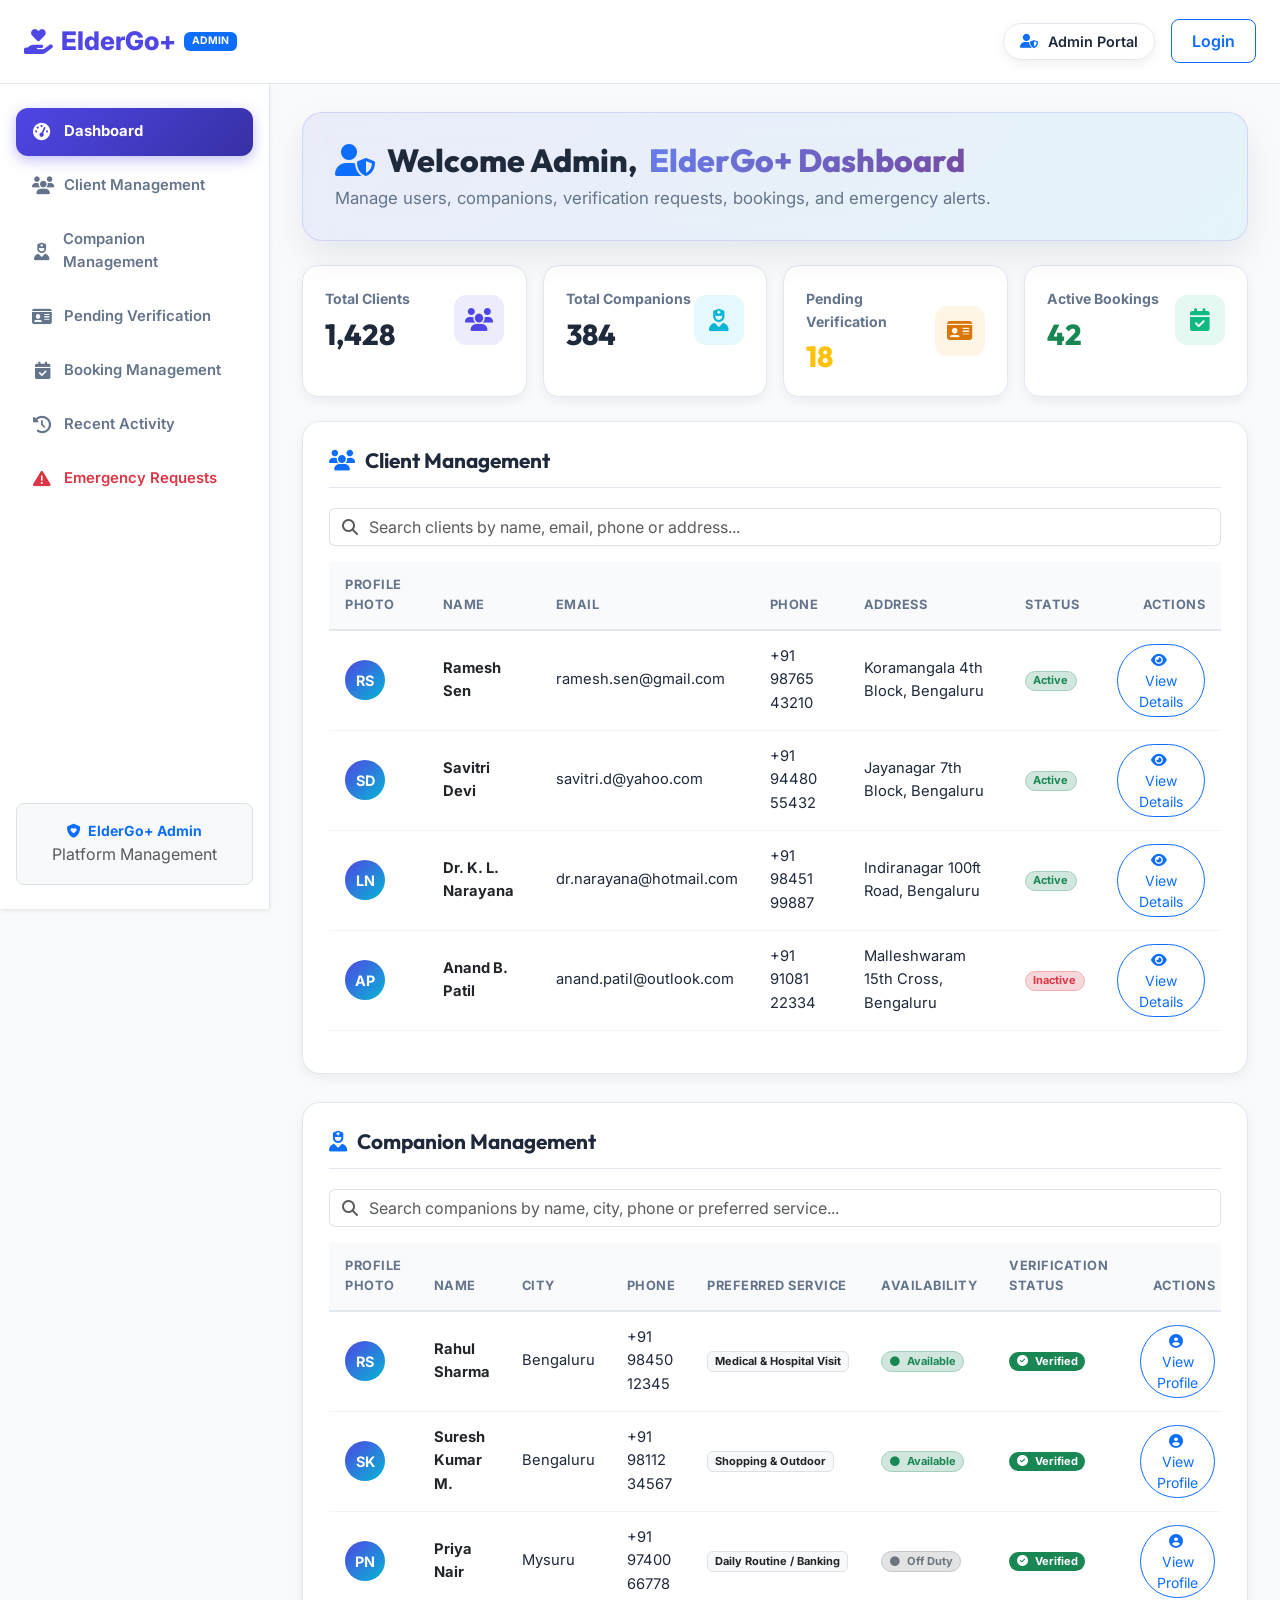
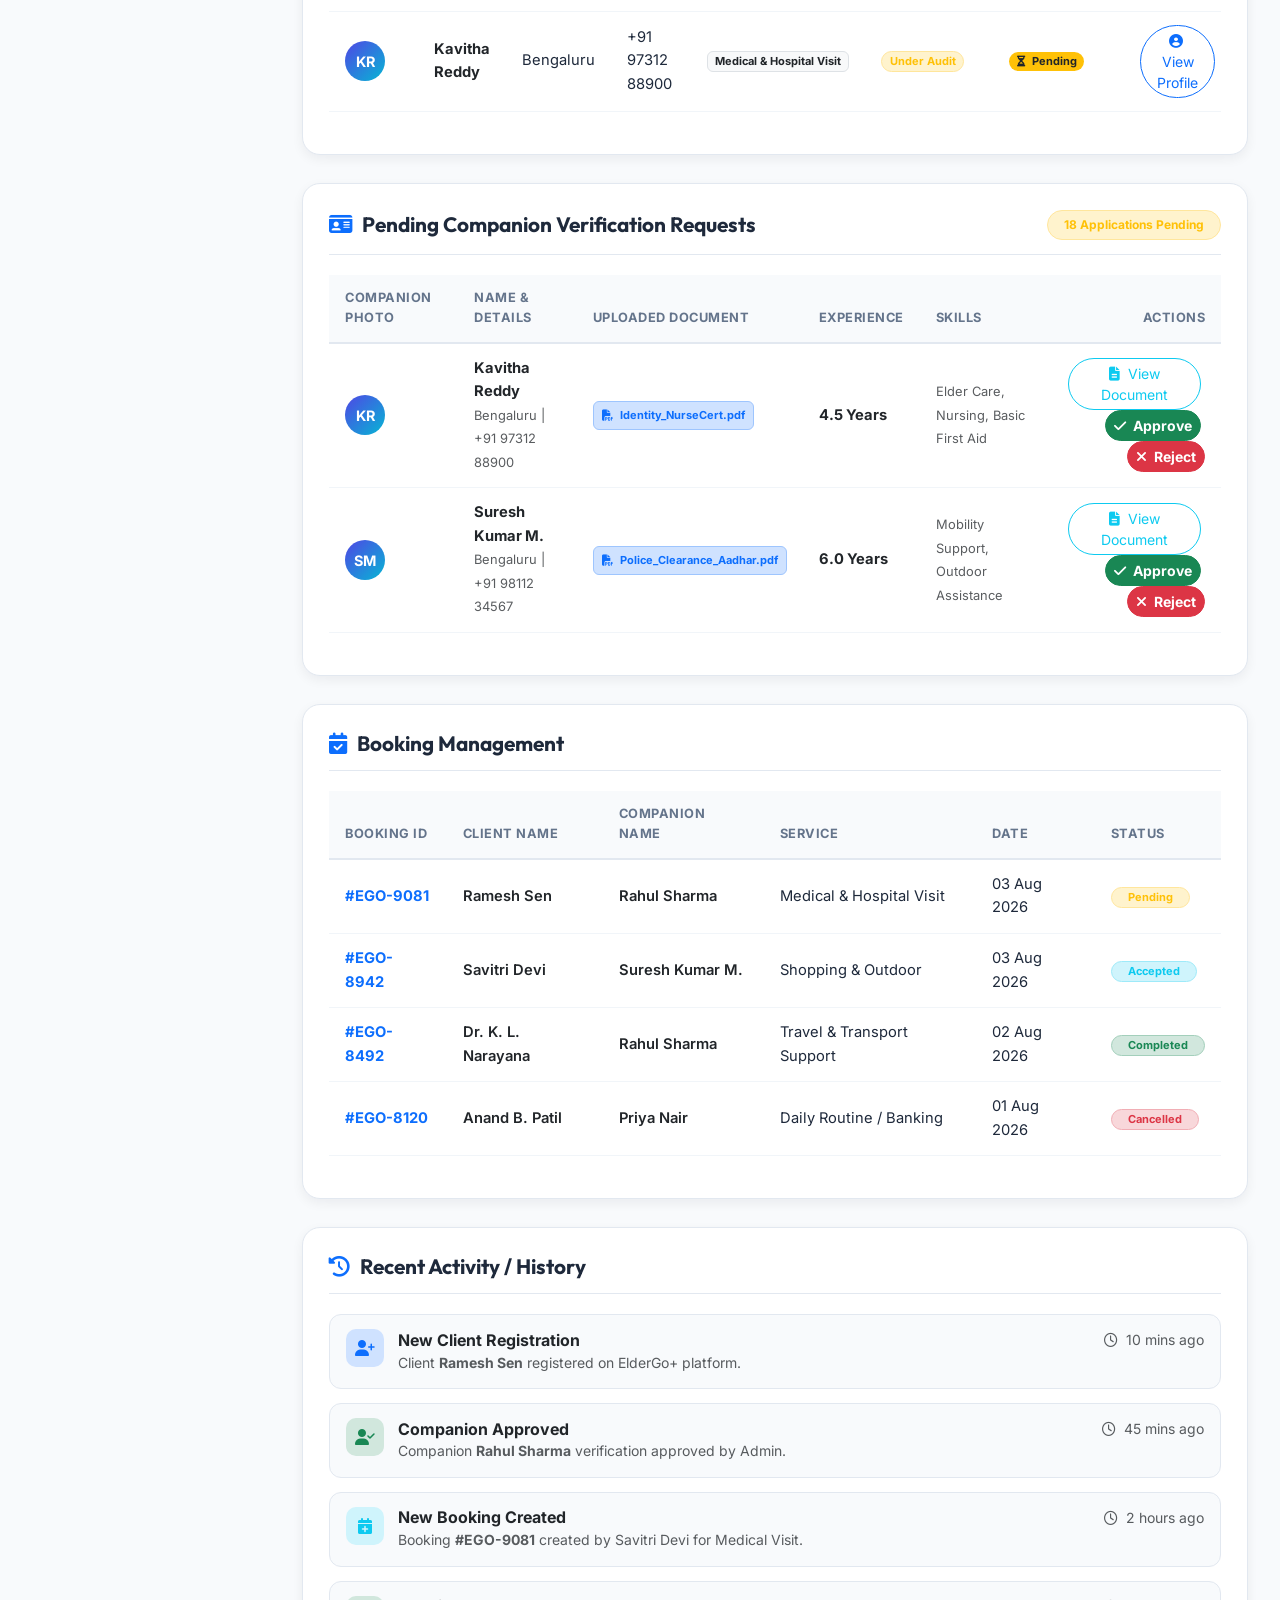
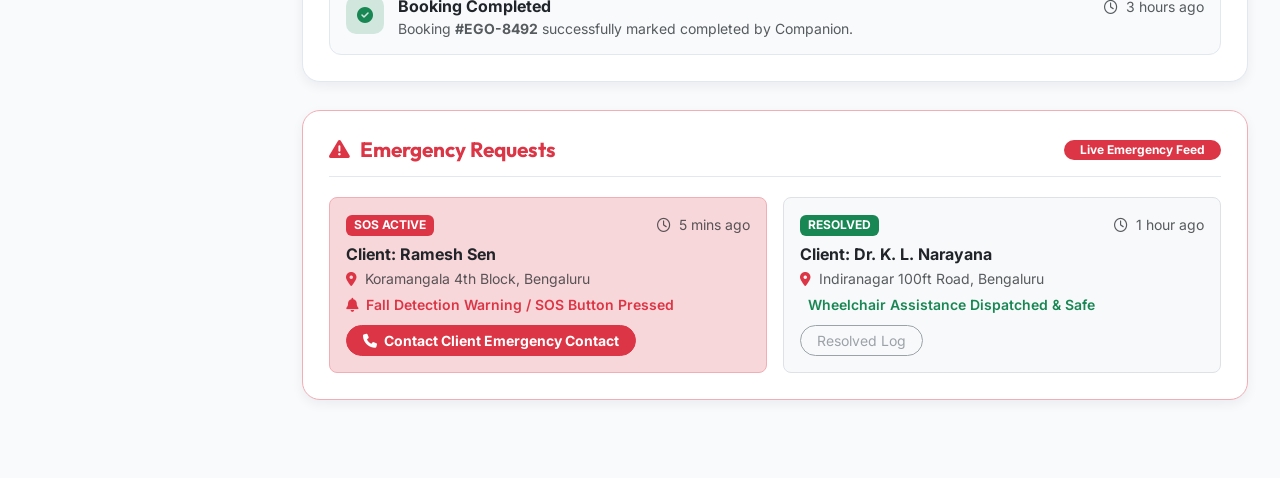
==== templates/admin_dasboard.html @ c7d16d8c "Added frontend files" ====
<!DOCTYPE html>
<html lang="en">
<head>
    <meta charset="UTF-8">
    <meta name="viewport" content="width=device-width, initial-scale=1.0">
    <title>ElderGo+ | Admin Dashboard</title>

    <!-- Bootstrap 5 CSS -->
    <link href="https://cdn.jsdelivr.net/npm/bootstrap@5.3.3/dist/css/bootstrap.min.css" rel="stylesheet">
    
    <!-- Font Awesome 6 Icons -->
    <link rel="stylesheet" href="https://cdnjs.cloudflare.com/ajax/libs/font-awesome/6.5.2/css/all.min.css">
    
    <!-- Custom CSS -->
    <link rel="stylesheet" href="../static/css/style.css">
</head>
<body>

    <!-- ==================== TOP NAVBAR ==================== -->
    <nav class="navbar navbar-expand-lg navbar-light elder-navbar sticky-top">
        <div class="container-fluid px-4">

            <!-- ElderGo+ Logo -->
            <a class="navbar-brand elder-logo d-flex align-items-center" href="index.html">
                <i class="fa-solid fa-hand-holding-heart me-2"></i>
                ElderGo+
                <span class="badge bg-primary fs-6 fw-bold ms-2 px-2 py-1 align-middle" style="font-size: 0.65rem !important; border-radius: 6px;">ADMIN</span>
            </a>

            <!-- Mobile Toggler -->
            <button class="navbar-toggler border-0" type="button" data-bs-toggle="collapse" data-bs-target="#adminNavbar">
                <span class="navbar-toggler-icon"></span>
            </button>

            <!-- Navbar Admin Controls -->
            <div class="collapse navbar-collapse" id="adminNavbar">
                <ul class="navbar-nav ms-auto align-items-lg-center gap-3">

                    <!-- Admin Profile Badge -->
                    <li class="nav-item">
                        <div class="user-profile-pill">
                            <i class="fa-solid fa-user-shield text-primary"></i>
                            <span>Admin Portal</span>
                        </div>
                    </li>

                    <!-- Logout Button -->
                    <li class="nav-item">
                        <a href="#" onclick="logout(); return false;" class="btn btn-outline-primary nav-login-btn">
                            <i class="fa-solid fa-right-from-bracket me-1"></i> Logout
                        </a>
                    </li>

                </ul>
            </div>

        </div>
    </nav>


    <!-- ==================== MAIN LAYOUT (SIDEBAR + CONTENT) ==================== -->
    <div class="admin-layout-wrapper">

        <!-- ==================== LEFT SIDEBAR ==================== -->
        <aside class="admin-sidebar shadow-sm">
            <div class="d-flex flex-column justify-content-between h-100">
                <ul class="sidebar-menu">
                    <li>
                        <a href="#dashboard" class="sidebar-link active">
                            <i class="fa-solid fa-gauge-high"></i>
                            <span>Dashboard</span>
                        </a>
                    </li>
                    <li>
                        <a href="#clients" class="sidebar-link">
                            <i class="fa-solid fa-users"></i>
                            <span>Client Management</span>
                        </a>
                    </li>
                    <li>
                        <a href="#companions" class="sidebar-link">
                            <i class="fa-solid fa-user-nurse"></i>
                            <span>Companion Management</span>
                        </a>
                    </li>
                    <li>
                        <a href="#verification" class="sidebar-link">
                            <i class="fa-solid fa-id-card"></i>
                            <span>Pending Verification</span>
                        </a>
                    </li>
                    <li>
                        <a href="#bookings" class="sidebar-link">
                            <i class="fa-solid fa-calendar-check"></i>
                            <span>Booking Management</span>
                        </a>
                    </li>
                    <li>
                        <a href="#activity" class="sidebar-link">
                            <i class="fa-solid fa-clock-rotate-left"></i>
                            <span>Recent Activity</span>
                        </a>
                    </li>
                    <li>
                        <a href="#emergency" class="sidebar-link text-danger">
                            <i class="fa-solid fa-triangle-exclamation"></i>
                            <span>Emergency Requests</span>
                        </a>
                    </li>
                </ul>

                <div class="p-3 bg-light rounded-3 border text-center mt-4">
                    <div class="small fw-bold text-primary"><i class="fa-solid fa-shield-heart me-1"></i> ElderGo+ Admin</div>
                    <div class="extra-small text-muted">Platform Management</div>
                </div>
            </div>
        </aside>


        <!-- ==================== MAIN CONTENT AREA ==================== -->
        <main class="admin-main-content">

            <!-- Welcome Header -->
            <div id="dashboard" class="dashboard-header-bar glass-card mb-4">
                <div class="d-flex flex-wrap justify-content-between align-items-center gap-3">
                    <div>
                        <h2>
                            <i class="fa-solid fa-user-shield text-primary"></i>
                            Welcome Admin, <span class="gradient-text">ElderGo+ Dashboard</span>
                        </h2>
                        <p>Manage users, companions, verification requests, bookings, and emergency alerts.</p>
                    </div>
                </div>
            </div>


            <!-- ==================== 1. DASHBOARD STAT CARDS ==================== -->
            <div class="row g-3 mb-4">

                <!-- Card 1: Total Clients -->
                <div class="col-12 col-sm-6 col-xl-3">
                    <div class="admin-stat-card">
                        <div class="d-flex align-items-center justify-content-between">
                            <div>
                                <div class="stat-label">Total Clients</div>
                                <div class="stat-count">1,428</div>
                            </div>
                            <div class="stat-icon-wrapper stat-icon-primary">
                                <i class="fa-solid fa-users"></i>
                            </div>
                        </div>
                    </div>
                </div>

                <!-- Card 2: Total Companions -->
                <div class="col-12 col-sm-6 col-xl-3">
                    <div class="admin-stat-card">
                        <div class="d-flex align-items-center justify-content-between">
                            <div>
                                <div class="stat-label">Total Companions</div>
                                <div class="stat-count">384</div>
                            </div>
                            <div class="stat-icon-wrapper stat-icon-info">
                                <i class="fa-solid fa-user-nurse"></i>
                            </div>
                        </div>
                    </div>
                </div>

                <!-- Card 3: Pending Companion Verification -->
                <div class="col-12 col-sm-6 col-xl-3">
                    <div class="admin-stat-card">
                        <div class="d-flex align-items-center justify-content-between">
                            <div>
                                <div class="stat-label">Pending Verification</div>
                                <div class="stat-count text-warning">18</div>
                            </div>
                            <div class="stat-icon-wrapper stat-icon-warning">
                                <i class="fa-solid fa-id-card"></i>
                            </div>
                        </div>
                    </div>
                </div>

                <!-- Card 4: Active Bookings -->
                <div class="col-12 col-sm-6 col-xl-3">
                    <div class="admin-stat-card">
                        <div class="d-flex align-items-center justify-content-between">
                            <div>
                                <div class="stat-label">Active Bookings</div>
                                <div class="stat-count text-success">42</div>
                            </div>
                            <div class="stat-icon-wrapper stat-icon-success">
                                <i class="fa-solid fa-calendar-check"></i>
                            </div>
                        </div>
                    </div>
                </div>

            </div>


            <!-- ==================== 2. CLIENT MANAGEMENT ==================== -->
            <section id="clients" class="admin-card-section">
                <div class="admin-section-header">
                    <h3 class="admin-section-title">
                        <i class="fa-solid fa-users text-primary"></i>
                        Client Management
                    </h3>
                </div>

                <!-- Search Bar -->
                <div class="mb-3">
                    <div class="input-group">
                        <span class="input-group-text bg-white text-muted border-end-0">
                            <i class="fa-solid fa-magnifying-glass"></i>
                        </span>
                        <input type="text" class="form-control border-start-0 ps-0" placeholder="Search clients by name, email, phone or address...">
                    </div>
                </div>

                <div class="table-responsive">
                    <table class="table table-hover align-middle admin-table">
                        <thead>
                            <tr>
                                <th>Profile Photo</th>
                                <th>Name</th>
                                <th>Email</th>
                                <th>Phone</th>
                                <th>Address</th>
                                <th>Status</th>
                                <th class="text-end">Actions</th>
                            </tr>
                        </thead>
                        <tbody>
                            <!-- Client 1 -->
                            <tr>
                                <td>
                                    <div class="user-avatar-sm">RS</div>
                                </td>
                                <td class="fw-bold text-dark">Ramesh Sen</td>
                                <td>ramesh.sen@gmail.com</td>
                                <td>+91 98765 43210</td>
                                <td>Koramangala 4th Block, Bengaluru</td>
                                <td><span class="badge bg-success-subtle text-success border border-success-subtle rounded-pill">Active</span></td>
                                <td class="text-end">
                                    <button class="btn btn-outline-primary btn-sm rounded-pill px-3" data-bs-toggle="modal" data-bs-target="#clientModal">
                                        <i class="fa-solid fa-eye me-1"></i> View Details
                                    </button>
                                </td>
                            </tr>

                            <!-- Client 2 -->
                            <tr>
                                <td>
                                    <div class="user-avatar-sm bg-warning">SD</div>
                                </td>
                                <td class="fw-bold text-dark">Savitri Devi</td>
                                <td>savitri.d@yahoo.com</td>
                                <td>+91 94480 55432</td>
                                <td>Jayanagar 7th Block, Bengaluru</td>
                                <td><span class="badge bg-success-subtle text-success border border-success-subtle rounded-pill">Active</span></td>
                                <td class="text-end">
                                    <button class="btn btn-outline-primary btn-sm rounded-pill px-3" data-bs-toggle="modal" data-bs-target="#clientModal">
                                        <i class="fa-solid fa-eye me-1"></i> View Details
                                    </button>
                                </td>
                            </tr>

                            <!-- Client 3 -->
                            <tr>
                                <td>
                                    <div class="user-avatar-sm bg-info">LN</div>
                                </td>
                                <td class="fw-bold text-dark">Dr. K. L. Narayana</td>
                                <td>dr.narayana@hotmail.com</td>
                                <td>+91 98451 99887</td>
                                <td>Indiranagar 100ft Road, Bengaluru</td>
                                <td><span class="badge bg-success-subtle text-success border border-success-subtle rounded-pill">Active</span></td>
                                <td class="text-end">
                                    <button class="btn btn-outline-primary btn-sm rounded-pill px-3" data-bs-toggle="modal" data-bs-target="#clientModal">
                                        <i class="fa-solid fa-eye me-1"></i> View Details
                                    </button>
                                </td>
                            </tr>

                            <!-- Client 4 -->
                            <tr>
                                <td>
                                    <div class="user-avatar-sm bg-danger">AP</div>
                                </td>
                                <td class="fw-bold text-dark">Anand B. Patil</td>
                                <td>anand.patil@outlook.com</td>
                                <td>+91 91081 22334</td>
                                <td>Malleshwaram 15th Cross, Bengaluru</td>
                                <td><span class="badge bg-danger-subtle text-danger border border-danger-subtle rounded-pill">Inactive</span></td>
                                <td class="text-end">
                                    <button class="btn btn-outline-primary btn-sm rounded-pill px-3" data-bs-toggle="modal" data-bs-target="#clientModal">
                                        <i class="fa-solid fa-eye me-1"></i> View Details
                                    </button>
                                </td>
                            </tr>
                        </tbody>
                    </table>
                </div>
            </section>


            <!-- ==================== 3. COMPANION MANAGEMENT ==================== -->
            <section id="companions" class="admin-card-section">
                <div class="admin-section-header">
                    <h3 class="admin-section-title">
                        <i class="fa-solid fa-user-nurse text-primary"></i>
                        Companion Management
                    </h3>
                </div>

                <!-- Search Bar -->
                <div class="mb-3">
                    <div class="input-group">
                        <span class="input-group-text bg-white text-muted border-end-0">
                            <i class="fa-solid fa-magnifying-glass"></i>
                        </span>
                        <input type="text" class="form-control border-start-0 ps-0" placeholder="Search companions by name, city, phone or preferred service...">
                    </div>
                </div>

                <div class="table-responsive">
                    <table class="table table-hover align-middle admin-table">
                        <thead>
                            <tr>
                                <th>Profile Photo</th>
                                <th>Name</th>
                                <th>City</th>
                                <th>Phone</th>
                                <th>Preferred Service</th>
                                <th>Availability</th>
                                <th>Verification Status</th>
                                <th class="text-end">Actions</th>
                            </tr>
                        </thead>
                        <tbody>
                            <!-- Companion 1 -->
                            <tr>
                                <td>
                                    <div class="user-avatar-sm bg-success">RS</div>
                                </td>
                                <td class="fw-bold text-dark">Rahul Sharma</td>
                                <td>Bengaluru</td>
                                <td>+91 98450 12345</td>
                                <td><span class="badge bg-light text-dark border">Medical & Hospital Visit</span></td>
                                <td><span class="badge bg-success-subtle text-success border border-success-subtle rounded-pill"><i class="fa-solid fa-circle text-success me-1 small"></i> Available</span></td>
                                <td><span class="badge bg-success text-white rounded-pill"><i class="fa-solid fa-check-circle me-1"></i> Verified</span></td>
                                <td class="text-end">
                                    <button class="btn btn-outline-primary btn-sm rounded-pill px-3" data-bs-toggle="modal" data-bs-target="#companionModal">
                                        <i class="fa-solid fa-user-circle me-1"></i> View Profile
                                    </button>
                                </td>
                            </tr>

                            <!-- Companion 2 -->
                            <tr>
                                <td>
                                    <div class="user-avatar-sm bg-primary">SK</div>
                                </td>
                                <td class="fw-bold text-dark">Suresh Kumar M.</td>
                                <td>Bengaluru</td>
                                <td>+91 98112 34567</td>
                                <td><span class="badge bg-light text-dark border">Shopping & Outdoor</span></td>
                                <td><span class="badge bg-success-subtle text-success border border-success-subtle rounded-pill"><i class="fa-solid fa-circle text-success me-1 small"></i> Available</span></td>
                                <td><span class="badge bg-success text-white rounded-pill"><i class="fa-solid fa-check-circle me-1"></i> Verified</span></td>
                                <td class="text-end">
                                    <button class="btn btn-outline-primary btn-sm rounded-pill px-3" data-bs-toggle="modal" data-bs-target="#companionModal">
                                        <i class="fa-solid fa-user-circle me-1"></i> View Profile
                                    </button>
                                </td>
                            </tr>

                            <!-- Companion 3 -->
                            <tr>
                                <td>
                                    <div class="user-avatar-sm bg-secondary">PN</div>
                                </td>
                                <td class="fw-bold text-dark">Priya Nair</td>
                                <td>Mysuru</td>
                                <td>+91 97400 66778</td>
                                <td><span class="badge bg-light text-dark border">Daily Routine / Banking</span></td>
                                <td><span class="badge bg-secondary-subtle text-secondary border border-secondary-subtle rounded-pill"><i class="fa-solid fa-circle text-secondary me-1 small"></i> Off Duty</span></td>
                                <td><span class="badge bg-success text-white rounded-pill"><i class="fa-solid fa-check-circle me-1"></i> Verified</span></td>
                                <td class="text-end">
                                    <button class="btn btn-outline-primary btn-sm rounded-pill px-3" data-bs-toggle="modal" data-bs-target="#companionModal">
                                        <i class="fa-solid fa-user-circle me-1"></i> View Profile
                                    </button>
                                </td>
                            </tr>

                            <!-- Companion 4 -->
                            <tr>
                                <td>
                                    <div class="user-avatar-sm bg-info">KR</div>
                                </td>
                                <td class="fw-bold text-dark">Kavitha Reddy</td>
                                <td>Bengaluru</td>
                                <td>+91 97312 88900</td>
                                <td><span class="badge bg-light text-dark border">Medical & Hospital Visit</span></td>
                                <td><span class="badge bg-warning-subtle text-warning border border-warning-subtle rounded-pill">Under Audit</span></td>
                                <td><span class="badge bg-warning text-dark rounded-pill"><i class="fa-solid fa-hourglass-half me-1"></i> Pending</span></td>
                                <td class="text-end">
                                    <button class="btn btn-outline-primary btn-sm rounded-pill px-3" data-bs-toggle="modal" data-bs-target="#companionModal">
                                        <i class="fa-solid fa-user-circle me-1"></i> View Profile
                                    </button>
                                </td>
                            </tr>
                        </tbody>
                    </table>
                </div>
            </section>


            <!-- ==================== 4. PENDING COMPANION VERIFICATION ==================== -->
            <section id="verification" class="admin-card-section">
                <div class="admin-section-header">
                    <div>
                        <h3 class="admin-section-title">
                            <i class="fa-solid fa-id-card text-primary"></i>
                            Pending Companion Verification Requests
                        </h3>
                    </div>
                    <span class="badge bg-warning-subtle text-warning border border-warning-subtle rounded-pill px-3 py-2 fw-bold">18 Applications Pending</span>
                </div>

                <div class="table-responsive">
                    <table class="table table-hover align-middle admin-table">
                        <thead>
                            <tr>
                                <th>Companion Photo</th>
                                <th>Name & Details</th>
                                <th>Uploaded Document</th>
                                <th>Experience</th>
                                <th>Skills</th>
                                <th class="text-end">Actions</th>
                            </tr>
                        </thead>
                        <tbody>
                            <!-- Request 1 -->
                            <tr>
                                <td>
                                    <div class="user-avatar-sm bg-info">KR</div>
                                </td>
                                <td>
                                    <div class="fw-bold text-dark">Kavitha Reddy</div>
                                    <small class="text-muted">Bengaluru | +91 97312 88900</small>
                                </td>
                                <td>
                                    <span class="badge bg-primary-subtle text-primary border border-primary-subtle p-2">
                                        <i class="fa-solid fa-file-pdf me-1"></i> Identity_NurseCert.pdf
                                    </span>
                                </td>
                                <td><span class="fw-bold text-dark">4.5 Years</span></td>
                                <td><small class="text-muted">Elder Care, Nursing, Basic First Aid</small></td>
                                <td class="text-end">
                                    <button class="btn btn-outline-info btn-sm rounded-pill me-1" data-bs-toggle="modal" data-bs-target="#docModal">
                                        <i class="fa-solid fa-file-lines me-1"></i> View Document
                                    </button>
                                    <button class="btn btn-success btn-sm rounded-pill me-1 fw-bold">
                                        <i class="fa-solid fa-check me-1"></i> Approve
                                    </button>
                                    <button class="btn btn-danger btn-sm rounded-pill fw-bold">
                                        <i class="fa-solid fa-xmark me-1"></i> Reject
                                    </button>
                                </td>
                            </tr>

                            <!-- Request 2 -->
                            <tr>
                                <td>
                                    <div class="user-avatar-sm bg-primary">SM</div>
                                </td>
                                <td>
                                    <div class="fw-bold text-dark">Suresh Kumar M.</div>
                                    <small class="text-muted">Bengaluru | +91 98112 34567</small>
                                </td>
                                <td>
                                    <span class="badge bg-primary-subtle text-primary border border-primary-subtle p-2">
                                        <i class="fa-solid fa-file-pdf me-1"></i> Police_Clearance_Aadhar.pdf
                                    </span>
                                </td>
                                <td><span class="fw-bold text-dark">6.0 Years</span></td>
                                <td><small class="text-muted">Mobility Support, Outdoor Assistance</small></td>
                                <td class="text-end">
                                    <button class="btn btn-outline-info btn-sm rounded-pill me-1" data-bs-toggle="modal" data-bs-target="#docModal">
                                        <i class="fa-solid fa-file-lines me-1"></i> View Document
                                    </button>
                                    <button class="btn btn-success btn-sm rounded-pill me-1 fw-bold">
                                        <i class="fa-solid fa-check me-1"></i> Approve
                                    </button>
                                    <button class="btn btn-danger btn-sm rounded-pill fw-bold">
                                        <i class="fa-solid fa-xmark me-1"></i> Reject
                                    </button>
                                </td>
                            </tr>
                        </tbody>
                    </table>
                </div>
            </section>


            <!-- ==================== 5. BOOKING MANAGEMENT ==================== -->
            <section id="bookings" class="admin-card-section">
                <div class="admin-section-header">
                    <h3 class="admin-section-title">
                        <i class="fa-solid fa-calendar-check text-primary"></i>
                        Booking Management
                    </h3>
                </div>

                <div class="table-responsive">
                    <table class="table table-hover align-middle admin-table">
                        <thead>
                            <tr>
                                <th>Booking ID</th>
                                <th>Client Name</th>
                                <th>Companion Name</th>
                                <th>Service</th>
                                <th>Date</th>
                                <th>Status</th>
                            </tr>
                        </thead>
                        <tbody>
                            <!-- Booking 1 -->
                            <tr>
                                <td><span class="fw-bold text-primary">#EGO-9081</span></td>
                                <td class="fw-semibold text-dark">Ramesh Sen</td>
                                <td class="fw-semibold text-dark">Rahul Sharma</td>
                                <td>Medical & Hospital Visit</td>
                                <td>03 Aug 2026</td>
                                <td><span class="badge bg-warning-subtle text-warning border border-warning-subtle rounded-pill px-3 py-1">Pending</span></td>
                            </tr>

                            <!-- Booking 2 -->
                            <tr>
                                <td><span class="fw-bold text-primary">#EGO-8942</span></td>
                                <td class="fw-semibold text-dark">Savitri Devi</td>
                                <td class="fw-semibold text-dark">Suresh Kumar M.</td>
                                <td>Shopping & Outdoor</td>
                                <td>03 Aug 2026</td>
                                <td><span class="badge bg-info-subtle text-info border border-info-subtle rounded-pill px-3 py-1">Accepted</span></td>
                            </tr>

                            <!-- Booking 3 -->
                            <tr>
                                <td><span class="fw-bold text-primary">#EGO-8492</span></td>
                                <td class="fw-semibold text-dark">Dr. K. L. Narayana</td>
                                <td class="fw-semibold text-dark">Rahul Sharma</td>
                                <td>Travel & Transport Support</td>
                                <td>02 Aug 2026</td>
                                <td><span class="badge bg-success-subtle text-success border border-success-subtle rounded-pill px-3 py-1">Completed</span></td>
                            </tr>

                            <!-- Booking 4 -->
                            <tr>
                                <td><span class="fw-bold text-primary">#EGO-8120</span></td>
                                <td class="fw-semibold text-dark">Anand B. Patil</td>
                                <td class="fw-semibold text-dark">Priya Nair</td>
                                <td>Daily Routine / Banking</td>
                                <td>01 Aug 2026</td>
                                <td><span class="badge bg-danger-subtle text-danger border border-danger-subtle rounded-pill px-3 py-1">Cancelled</span></td>
                            </tr>
                        </tbody>
                    </table>
                </div>
            </section>


            <!-- ==================== 6. RECENT ACTIVITY / HISTORY ==================== -->
            <section id="activity" class="admin-card-section">
                <div class="admin-section-header">
                    <h3 class="admin-section-title">
                        <i class="fa-solid fa-clock-rotate-left text-primary"></i>
                        Recent Activity / History
                    </h3>
                </div>

                <div class="activity-list">

                    <!-- Activity 1 -->
                    <div class="activity-item">
                        <div class="activity-icon bg-primary-subtle text-primary">
                            <i class="fa-solid fa-user-plus"></i>
                        </div>
                        <div class="flex-grow-1">
                            <div class="d-flex justify-content-between align-items-center">
                                <h6 class="fw-bold text-dark mb-0">New Client Registration</h6>
                                <small class="text-muted"><i class="fa-regular fa-clock me-1"></i> 10 mins ago</small>
                            </div>
                            <p class="small text-muted mb-0">Client <strong>Ramesh Sen</strong> registered on ElderGo+ platform.</p>
                        </div>
                    </div>

                    <!-- Activity 2 -->
                    <div class="activity-item">
                        <div class="activity-icon bg-success-subtle text-success">
                            <i class="fa-solid fa-user-check"></i>
                        </div>
                        <div class="flex-grow-1">
                            <div class="d-flex justify-content-between align-items-center">
                                <h6 class="fw-bold text-dark mb-0">Companion Approved</h6>
                                <small class="text-muted"><i class="fa-regular fa-clock me-1"></i> 45 mins ago</small>
                            </div>
                            <p class="small text-muted mb-0">Companion <strong>Rahul Sharma</strong> verification approved by Admin.</p>
                        </div>
                    </div>

                    <!-- Activity 3 -->
                    <div class="activity-item">
                        <div class="activity-icon bg-info-subtle text-info">
                            <i class="fa-solid fa-calendar-plus"></i>
                        </div>
                        <div class="flex-grow-1">
                            <div class="d-flex justify-content-between align-items-center">
                                <h6 class="fw-bold text-dark mb-0">New Booking Created</h6>
                                <small class="text-muted"><i class="fa-regular fa-clock me-1"></i> 2 hours ago</small>
                            </div>
                            <p class="small text-muted mb-0">Booking <strong>#EGO-9081</strong> created by Savitri Devi for Medical Visit.</p>
                        </div>
                    </div>

                    <!-- Activity 4 -->
                    <div class="activity-item">
                        <div class="activity-icon bg-success-subtle text-success">
                            <i class="fa-solid fa-circle-check"></i>
                        </div>
                        <div class="flex-grow-1">
                            <div class="d-flex justify-content-between align-items-center">
                                <h6 class="fw-bold text-dark mb-0">Booking Completed</h6>
                                <small class="text-muted"><i class="fa-regular fa-clock me-1"></i> 3 hours ago</small>
                            </div>
                            <p class="small text-muted mb-0">Booking <strong>#EGO-8492</strong> successfully marked completed by Companion.</p>
                        </div>
                    </div>

                </div>
            </section>


            <!-- ==================== 7. EMERGENCY REQUESTS SECTION ==================== -->
            <section id="emergency" class="admin-card-section border-danger-subtle">
                <div class="admin-section-header">
                    <h3 class="admin-section-title text-danger">
                        <i class="fa-solid fa-triangle-exclamation text-danger"></i>
                        Emergency Requests
                    </h3>
                    <span class="badge bg-danger rounded-pill px-3 py-1 fw-bold">Live Emergency Feed</span>
                </div>

                <div class="row g-3">
                    <div class="col-12 col-md-6">
                        <div class="p-3 bg-danger-subtle rounded-3 border border-danger-subtle">
                            <div class="d-flex justify-content-between align-items-center mb-2">
                                <span class="badge bg-danger text-white fw-bold">SOS ACTIVE</span>
                                <small class="text-muted"><i class="fa-regular fa-clock me-1"></i> 5 mins ago</small>
                            </div>
                            <h6 class="fw-bold text-dark mb-1">Client: Ramesh Sen</h6>
                            <p class="small text-muted mb-1"><i class="fa-solid fa-location-dot text-danger me-1"></i> Koramangala 4th Block, Bengaluru</p>
                            <p class="small text-danger fw-semibold mb-2"><i class="fa-solid fa-bell me-1"></i> Fall Detection Warning / SOS Button Pressed</p>
                            <a href="tel:9876543210" class="btn btn-danger btn-sm rounded-pill px-3 fw-bold">
                                <i class="fa-solid fa-phone me-1"></i> Contact Client Emergency Contact
                            </a>
                        </div>
                    </div>

                    <div class="col-12 col-md-6">
                        <div class="p-3 bg-light rounded-3 border">
                            <div class="d-flex justify-content-between align-items-center mb-2">
                                <span class="badge bg-success text-white fw-bold">RESOLVED</span>
                                <small class="text-muted"><i class="fa-regular fa-clock me-1"></i> 1 hour ago</small>
                            </div>
                            <h6 class="fw-bold text-dark mb-1">Client: Dr. K. L. Narayana</h6>
                            <p class="small text-muted mb-1"><i class="fa-solid fa-location-dot text-danger me-1"></i> Indiranagar 100ft Road, Bengaluru</p>
                            <p class="small text-success fw-semibold mb-2"><i class="fa-solid fa-shield-check me-1"></i> Wheelchair Assistance Dispatched & Safe</p>
                            <button class="btn btn-outline-secondary btn-sm rounded-pill px-3" disabled>
                                Resolved Log
                            </button>
                        </div>
                    </div>
                </div>
            </section>

        </main>

    </div>


    <!-- ==================== DOCUMENT VIEWER MODAL ==================== -->
    <div class="modal fade" id="docModal" tabindex="-1" aria-labelledby="docModalLabel" aria-hidden="true">
        <div class="modal-dialog modal-dialog-centered">
            <div class="modal-content border-0 shadow-lg rounded-4">
                <div class="modal-header border-bottom">
                    <h5 class="modal-title fw-bold" id="docModalLabel">
                        <i class="fa-solid fa-file-shield text-primary me-2"></i> Document Verification
                    </h5>
                    <button type="button" class="btn-close" data-bs-dismiss="modal" aria-label="Close"></button>
                </div>
                <div class="modal-body p-4 text-center">
                    <div class="bg-light p-4 rounded-3 border mb-3">
                        <i class="fa-solid fa-file-pdf text-danger fs-1 mb-2"></i>
                        <h6 class="fw-bold mb-1">Identity_NurseCert_KavithaReddy.pdf</h6>
                        <small class="text-muted d-block">Aadhar Proof & Certified GDA Nursing License</small>
                    </div>
                    <div class="d-flex justify-content-center gap-2">
                        <button class="btn btn-primary rounded-pill px-4 fw-bold"><i class="fa-solid fa-download me-1"></i> Download File</button>
                        <button class="btn btn-success rounded-pill px-4 fw-bold" data-bs-dismiss="modal"><i class="fa-solid fa-check me-1"></i> Approve</button>
                    </div>
                </div>
            </div>
        </div>
    </div>


    <!-- ==================== CLIENT DETAILS MODAL ==================== -->
    <div class="modal fade" id="clientModal" tabindex="-1" aria-labelledby="clientModalLabel" aria-hidden="true">
        <div class="modal-dialog modal-dialog-centered">
            <div class="modal-content border-0 shadow-lg rounded-4">
                <div class="modal-header border-bottom">
                    <h5 class="modal-title fw-bold" id="clientModalLabel">
                        <i class="fa-solid fa-user-circle text-primary me-2"></i> Client Details
                    </h5>
                    <button type="button" class="btn-close" data-bs-dismiss="modal" aria-label="Close"></button>
                </div>
                <div class="modal-body p-4">
                    <div class="d-flex align-items-center gap-3 mb-3">
                        <div class="user-avatar-sm" style="width: 50px; height: 50px; font-size: 1.1rem;">RS</div>
                        <div>
                            <h5 class="fw-bold mb-0">Ramesh Sen</h5>
                            <small class="text-muted">Registered Senior Client (Age 72)</small>
                        </div>
                    </div>
                    <div class="bg-light p-3 rounded-3 border mb-3">
                        <p class="small mb-1"><strong>Email:</strong> ramesh.sen@gmail.com</p>
                        <p class="small mb-1"><strong>Phone:</strong> +91 98765 43210</p>
                        <p class="small mb-1"><strong>Address:</strong> Koramangala 4th Block, Bengaluru</p>
                        <p class="small mb-0"><strong>Emergency Contact:</strong> Vijay Sen (+91 98765 00000)</p>
                    </div>
                    <div class="text-end">
                        <button class="btn btn-secondary rounded-pill px-4" data-bs-dismiss="modal">Close</button>
                    </div>
                </div>
            </div>
        </div>
    </div>


    <!-- ==================== COMPANION DETAILS MODAL ==================== -->
    <div class="modal fade" id="companionModal" tabindex="-1" aria-labelledby="companionModalLabel" aria-hidden="true">
        <div class="modal-dialog modal-dialog-centered">
            <div class="modal-content border-0 shadow-lg rounded-4">
                <div class="modal-header border-bottom">
                    <h5 class="modal-title fw-bold" id="companionModalLabel">
                        <i class="fa-solid fa-user-nurse text-primary me-2"></i> Companion Profile
                    </h5>
                    <button type="button" class="btn-close" data-bs-dismiss="modal" aria-label="Close"></button>
                </div>
                <div class="modal-body p-4">
                    <div class="d-flex align-items-center gap-3 mb-3">
                        <div class="user-avatar-sm bg-success" style="width: 50px; height: 50px; font-size: 1.1rem;">RS</div>
                        <div>
                            <h5 class="fw-bold mb-0">Rahul Sharma</h5>
                            <small class="text-muted">Verified Companion | <i class="fa-solid fa-star text-warning"></i> 4.9 Rating</small>
                        </div>
                    </div>
                    <div class="bg-light p-3 rounded-3 border mb-3">
                        <p class="small mb-1"><strong>City:</strong> Bengaluru</p>
                        <p class="small mb-1"><strong>Phone:</strong> +91 98450 12345</p>
                        <p class="small mb-1"><strong>Preferred Service:</strong> Medical & Hospital Visit</p>
                        <p class="small mb-1"><strong>Experience:</strong> 5 Years Elder Assistance</p>
                        <p class="small mb-0"><strong>Status:</strong> <span class="badge bg-success">Verified & Active</span></p>
                    </div>
                    <div class="text-end">
                        <button class="btn btn-secondary rounded-pill px-4" data-bs-dismiss="modal">Close</button>
                    </div>
                </div>
            </div>
        </div>
    </div>


    <!-- Bootstrap 5 JavaScript Bundle -->
    <script src="https://cdn.jsdelivr.net/npm/bootstrap@5.3.3/dist/js/bootstrap.bundle.min.js"></script>

    <!-- Authentication Helper -->
    <script src="../static/js/auth.js"></script>

</body>
</html>
---- static/css/style.css ----
@import url('https://fonts.googleapis.com/css2?family=Inter:wght@300;400;500;600;700;800&family=Outfit:wght@400;500;600;700;800&display=swap');



:root {
    --color-primary: #4f46e5;
    --color-primary-dark: #3730a3;
    --color-secondary: #06b6d4;

    --color-bg: #f8fafc;
    --color-white: #ffffff;

    --text-primary: #1e293b;
    --text-secondary: #64748b;
    --text-light: #94a3b8;

    --border-color: #e2e8f0;

    --shadow-sm: 0 4px 12px rgba(15, 23, 42, 0.06);
    --shadow-md: 0 10px 30px rgba(15, 23, 42, 0.10);
    --shadow-lg: 0 20px 50px rgba(15, 23, 42, 0.14);

    --radius-sm: 8px;
    --radius-md: 14px;
    --radius-lg: 22px;

    --transition: all 0.3s ease;
}




* {
    margin: 0;
    padding: 0;
    box-sizing: border-box;
}

html {
    scroll-behavior: smooth;
}

body {
    font-family: "Inter", "Segoe UI", Arial, sans-serif;
    background: var(--color-bg);
    color: var(--text-primary);
    line-height: 1.6;
}

a {
    text-decoration: none;
}

section {
    padding: 90px 5%;
}


/* =========================================================
   NAVBAR
   ========================================================= */

.elder-navbar {
    background: rgba(255, 255, 255, 0.95);
    backdrop-filter: blur(12px);
    border-bottom: 1px solid var(--border-color);
    padding: 16px 0;
    position: sticky;
    top: 0;
    z-index: 1000;
}

.elder-logo {
    font-size: 1.6rem;
    font-weight: 800;
    color: var(--color-primary) !important;
}

.elder-logo i {
    margin-right: 8px;
}

.nav-link {
    color: var(--text-primary) !important;
    font-weight: 600;
    margin: 0 8px;
    transition: var(--transition);
}

.nav-link:hover,
.nav-link.active {
    color: var(--color-primary) !important;
}

.nav-login-btn,
.nav-register-btn {
    border-radius: 8px;
    font-weight: 600;
    padding: 9px 20px;
}


/* =========================================================
   HERO SECTION
   ========================================================= */

.hero-section {
    min-height: 680px;
    display: flex;
    align-items: center;
    justify-content: center;
    text-align: center;

    background:
        radial-gradient(circle at 15% 20%,
            rgba(70, 229, 83, 0.12),
            transparent 35%),

        radial-gradient(circle at 85% 70%,
            rgba(6, 182, 212, 0.12),
            transparent 35%),

        linear-gradient(135deg,
            #f8fafc,
            #eef2ff);

    position: relative;
    overflow: hidden;
}

.hero-content {
    max-width: 850px;
    position: relative;
    z-index: 2;
}

.hero-badge {
    display: inline-flex;
    align-items: center;
    gap: 8px;

    background: rgba(70, 229, 110, 0.1);
    color: var(--color-primary);

    padding: 8px 18px;
    border-radius: 50px;

    font-size: 0.9rem;
    font-weight: 700;

    margin-bottom: 25px;
}

.hero-title {
    font-size: clamp(2.5rem, 6vw, 4.5rem);
    font-weight: 800;
    line-height: 1.1;
    margin-bottom: 25px;
}

.gradient-text {
    background: linear-gradient(
        90deg,
        var(--color-primary),
        var(--color-secondary)
    );

    -webkit-background-clip: text;
    background-clip: text;
    color: transparent;
}

.hero-subtitle {
    max-width: 720px;
    margin: 0 auto 35px;

    color: var(--text-secondary);

    font-size: 1.1rem;
    line-height: 1.8;
}

.hero-buttons {
    display: flex;
    justify-content: center;
    gap: 15px;
    flex-wrap: wrap;
}

.hero-buttons .btn {
    padding: 13px 28px;
    border-radius: 10px;
    font-weight: 700;
    transition: var(--transition);
}

.hero-primary-btn {
    background: var(--color-primary);
    border-color: var(--color-primary);
}

.hero-primary-btn:hover {
    background: var(--color-primary-dark);
    border-color: var(--color-primary-dark);
    transform: translateY(-3px);
    box-shadow: var(--shadow-md);
}

.hero-secondary-btn {
    background: white;
    color: var(--color-primary);
    border: 1px solid var(--border-color);
}

.hero-secondary-btn:hover {
    background: #f1f5f9;
    color: var(--color-primary-dark);
    transform: translateY(-3px);
}


/* =========================================================
   SECTION HEADERS
   ========================================================= */

.section-header {
    max-width: 750px;
    margin: 0 auto 50px;
    text-align: center;
}

.section-title {
    font-size: 2.4rem;
    font-weight: 800;
    margin-bottom: 15px;
}

.section-subtitle {
    color: var(--text-secondary);
    font-size: 1.05rem;
}


/* =========================================================
   SERVICES
   ========================================================= */

.services-section {
    background: var(--color-white);
}

.services-grid {
    max-width: 1200px;
    margin: auto;

    display: grid;
    grid-template-columns: repeat(4, 1fr);
    gap: 25px;
}

.service-card {
    background: var(--color-white);
    border: 1px solid var(--border-color);

    padding: 35px 25px;

    border-radius: var(--radius-md);

    text-align: center;

    box-shadow: var(--shadow-sm);

    transition: var(--transition);
}

.service-card:hover {
    transform: translateY(-8px);
    box-shadow: var(--shadow-lg);
    border-color: rgba(79, 70, 229, 0.25);
}

.service-icon {
    width: 70px;
    height: 70px;

    margin: 0 auto 20px;

    display: flex;
    align-items: center;
    justify-content: center;

    border-radius: 18px;

    background: rgba(79, 70, 229, 0.10);
    color: var(--color-primary);

    font-size: 1.8rem;
}

.service-card h3 {
    font-size: 1.2rem;
    font-weight: 700;
    margin-bottom: 12px;
}

.service-card p {
    color: var(--text-secondary);
    font-size: 0.95rem;
}


/* =========================================================
   HOW IT WORKS
   ========================================================= */

.how-it-works {
    background: #f8fafc;
}

.steps-container {
    max-width: 1200px;
    margin: auto;

    display: grid;
    grid-template-columns: repeat(4, 1fr);
    gap: 25px;
}

.step-card {
    background: white;

    padding: 35px 25px;

    border-radius: var(--radius-md);

    text-align: center;

    box-shadow: var(--shadow-sm);

    position: relative;

    transition: var(--transition);
}

.step-card:hover {
    transform: translateY(-6px);
    box-shadow: var(--shadow-md);
}

.step-num {
    width: 55px;
    height: 55px;

    margin: 0 auto 20px;

    display: flex;
    align-items: center;
    justify-content: center;

    background: var(--color-primary);
    color: white;

    border-radius: 50%;

    font-size: 1.2rem;
    font-weight: 800;
}

.step-card h4 {
    font-weight: 700;
    margin-bottom: 12px;
}

.step-card p {
    color: var(--text-secondary);
    font-size: 0.95rem;
}


/* =========================================================
   COMPANIONS
   ========================================================= */

.companions-section {
    background: white;
}

.companions-grid {
    max-width: 1100px;
    margin: auto;

    display: grid;
    grid-template-columns: repeat(3, 1fr);
    gap: 25px;
}

.companion-card {
    background: white;

    border: 1px solid var(--border-color);

    border-radius: var(--radius-md);

    overflow: hidden;

    box-shadow: var(--shadow-sm);

    transition: var(--transition);
}

.companion-card:hover {
    transform: translateY(-7px);
    box-shadow: var(--shadow-lg);
}

.comp-header {
    display: flex;
    align-items: center;
    justify-content: space-between;

    padding: 25px;

    background: linear-gradient(
        135deg,
        #eef2ff,
        #ecfeff
    );
}

.comp-avatar {
    width: 65px;
    height: 65px;

    border-radius: 50%;

    display: flex;
    align-items: center;
    justify-content: center;

    background: white;

    color: var(--color-primary);

    font-size: 1.7rem;

    box-shadow: var(--shadow-sm);
}

.comp-rating {
    color: #f59e0b;
    font-weight: 700;
}

.comp-body {
    padding: 25px;
}

.comp-body h3 {
    font-size: 1.3rem;
    font-weight: 700;
    margin-bottom: 5px;
}

.comp-gender {
    color: var(--text-secondary);
    font-size: 0.9rem;
}

.comp-experience {
    color: var(--text-secondary);
    margin: 18px 0;
}

.comp-experience i {
    color: var(--color-primary);
    margin-right: 6px;
}

.comp-skills strong {
    font-size: 0.9rem;
}

.skills-tags {
    display: flex;
    flex-wrap: wrap;
    gap: 7px;
    margin-top: 10px;
}

.skill-tag {
    background: #eef2ff;
    color: var(--color-primary);

    padding: 5px 10px;

    border-radius: 20px;

    font-size: 0.78rem;
    font-weight: 600;
}


/* =========================================================
   TEAM SECTION
   ========================================================= */

.team-section {
    background:
        linear-gradient(
            135deg,
            #eef2ff,
            #ecfeff
        );
}

.team-card-wrapper {
    max-width: 1100px;
    margin: auto;

    background: rgba(255, 255, 255, 0.85);

    border: 1px solid rgba(255, 255, 255, 0.7);

    border-radius: var(--radius-lg);

    padding: 50px;

    box-shadow: var(--shadow-lg);

    text-align: center;
}

.dept-info h3 {
    font-size: 1.5rem;
    font-weight: 800;
}

.univ-icon {
    width: 65px;
    height: 65px;

    margin: 0 auto 15px;

    display: flex;
    align-items: center;
    justify-content: center;

    background: #eef2ff;

    color: var(--color-primary);

    border-radius: 50%;

    font-size: 1.7rem;
}

.dept-title {
    color: var(--text-secondary);
    font-weight: 600;
}

.proj-type {
    color: var(--color-primary);
    font-weight: 700;
}

.team-students {
    margin-top: 35px;
}

.team-students h4 {
    margin-bottom: 25px;
    font-weight: 700;
}

.students-grid {
    display: grid;
    grid-template-columns: repeat(4, 1fr);
    gap: 15px;
}

.student {
    padding: 18px;

    background: white;

    border: 1px solid var(--border-color);

    border-radius: var(--radius-sm);

    display: flex;
    flex-direction: column;

    gap: 5px;
}

.student .name {
    font-weight: 700;
}

.student .usn {
    color: var(--text-secondary);
    font-size: 0.85rem;
}

.guide-info {
    margin-top: 30px;

    padding-top: 25px;

    border-top: 1px solid var(--border-color);

    color: var(--text-secondary);
}


/* =========================================================
   FOOTER
   ========================================================= */

.elder-footer {
    background: #0f172a;
    color: white;
    padding: 45px 0 20px;
}

.footer-content {
    display: flex;
    justify-content: space-between;
    gap: 30px;
    align-items: center;
}

.footer-brand h4 {
    font-size: 1.4rem;
    font-weight: 800;
}

.footer-brand h4 i {
    color: #818cf8;
    margin-right: 8px;
}

.footer-brand p {
    color: #94a3b8;
    margin-top: 8px;
}

.footer-links {
    display: flex;
    gap: 20px;
    flex-wrap: wrap;
}

.footer-links a {
    color: #cbd5e1;
    transition: var(--transition);
}

.footer-links a:hover {
    color: white;
}

.footer-bottom {
    margin-top: 30px;

    padding-top: 20px;

    border-top: 1px solid rgba(255, 255, 255, 0.1);

    text-align: center;

    color: #94a3b8;

    font-size: 0.9rem;
}


/* =========================================================
   RESPONSIVE DESIGN
   ========================================================= */

@media (max-width: 992px) {

    .services-grid {
        grid-template-columns: repeat(2, 1fr);
    }

    .steps-container {
        grid-template-columns: repeat(2, 1fr);
    }

    .companions-grid {
        grid-template-columns: repeat(2, 1fr);
    }

    .students-grid {
        grid-template-columns: repeat(2, 1fr);
    }

}


@media (max-width: 768px) {

    section {
        padding: 65px 5%;
    }

    .hero-section {
        min-height: 600px;
    }

    .hero-title {
        font-size: 2.5rem;
    }

    .section-title {
        font-size: 2rem;
    }

    .footer-content {
        flex-direction: column;
        text-align: center;
    }

}


@media (max-width: 576px) {

    .services-grid,
    .steps-container,
    .companions-grid,
    .students-grid {
        grid-template-columns: 1fr;
    }

    .hero-title {
        font-size: 2.1rem;
    }

    .hero-subtitle {
        font-size: 1rem;
    }

    .hero-buttons {
        flex-direction: column;
        align-items: stretch;
    }

    .hero-buttons .btn {
        width: 100%;
    }

    .team-card-wrapper {
        padding: 30px 20px;
    }

}
/* =========================================================
   LOGIN PAGE STYLES
========================================================= */

/* Login Page Main Container */
.auth-container {
    min-height: 100vh;
    display: flex;
    justify-content: center;
    align-items: center;
    position: relative;
    padding: 40px 20px;
    overflow: hidden;
}

/* Login Card */
.auth-card {
    width: 100%;
    max-width: 500px;
    padding: 40px;
    position: relative;
    z-index: 10;
}

/* Glass Effect */
.glass-card {
    background: rgba(255, 255, 255, 0.85);
    backdrop-filter: blur(16px);
    -webkit-backdrop-filter: blur(16px);
    border: 1px solid rgba(255, 255, 255, 0.6);
    border-radius: 20px;
    box-shadow: 0 15px 35px rgba(15, 23, 42, 0.08);
}

/* Login Header */
.auth-header {
    text-align: center;
    margin-bottom: 30px;
}

.auth-header h2 {
    font-family: 'Outfit', sans-serif;
    font-size: 2rem;
    font-weight: 700;
    margin-bottom: 10px;
}

.auth-header p {
    color: #6c757d;
    margin-bottom: 0;
}

/* Gradient Text */
.gradient-text {
    background: linear-gradient(135deg, #667eea, #764ba2);
    -webkit-background-clip: text;
    -webkit-text-fill-color: transparent;
    background-clip: text;
}

/* Login Form */
.auth-form {
    width: 100%;
}

/* Form Group */
.form-group {
    margin-bottom: 20px;
    
}

/* Form Labels */
.form-group label {
    display: block;
    font-weight: 600;
    margin-bottom: 8px;
    color: #343a40;
}

.form-group label i {
    margin-right: 7px;
    justify-content: flex-end;
}

/* Form Inputs */
.form-group input,
.form-group select,
.form-group textarea {
    width: 100%;
    padding: 13px 15px;
    border: 1px solid #dee2e6;
    border-radius: 10px;
    font-size: 15px;
    outline: none;
    transition: all 0.3s ease;
    background: rgba(255, 255, 255, 0.9);
}

.form-group input:focus,
.form-group select:focus,
.form-group textarea:focus {
    border-color: #667eea;
    box-shadow: 0 0 0 3px rgba(102, 126, 234, 0.15);
}

.form-group input[type="file"] {
    padding: 10px 12px;
    background: #fff;
}

/* Custom Checkbox Alignment & Unfilled Green Right Tick */
.auth-form .form-group.form-check-group {
    margin-top: 20px !important;
    margin-bottom: 20px !important;
}

.auth-form .form-group .form-check,
.form-check-group .form-check {
    display: flex !important;
    flex-direction: row !important;
    align-items: center !important;
    justify-content: flex-start !important;
    gap: 12px !important;
    padding-left: 0 !important;
    margin: 0 !important;
    width: 100% !important;
}

.auth-form .form-group input[type="checkbox"].form-check-input,
.form-check-group input[type="checkbox"] {
    appearance: none !important;
    -webkit-appearance: none !important;
    -moz-appearance: none !important;
    width: 22px !important;
    height: 22px !important;
    min-width: 22px !important;
    min-height: 22px !important;
    max-width: 22px !important;
    max-height: 22px !important;
    border: 2px solid #cbd5e1 !important;
    border-radius: 6px !important;
    outline: none !important;
    cursor: pointer !important;
    background-color: #ffffff !important;
    background-image: none !important;
    margin: 0 !important;
    padding: 0 !important;
    float: none !important;
    position: relative !important;
    display: inline-flex !important;
    align-items: center !important;
    justify-content: center !important;
    flex-shrink: 0 !important;
    transition: all 0.2s ease-in-out !important;
    box-shadow: 0 1px 3px rgba(0, 0, 0, 0.05) !important;
}

.auth-form .form-group input[type="checkbox"].form-check-input:hover,
.form-check-group input[type="checkbox"]:hover {
    border-color: #10b981 !important;
    box-shadow: 0 0 0 3px rgba(16, 185, 129, 0.15) !important;
}

/* Checked state: Keep background white (UNFILLED), only show green right tick! */
.auth-form .form-group input[type="checkbox"].form-check-input:checked,
.form-check-group input[type="checkbox"]:checked {
    background-color: #ffffff !important;
    border-color: #10b981 !important;
}

.auth-form .form-group input[type="checkbox"].form-check-input:checked::after,
.form-check-group input[type="checkbox"]:checked::after {
    content: "" !important;
    display: block !important;
    width: 6px !important;
    height: 12px !important;
    border: solid #10b981 !important;
    border-width: 0 2.5px 2.5px 0 !important;
    transform: rotate(45deg) translate(-0.5px, -1px) !important;
}

.auth-form .form-group .form-check-label,
.form-check-group .form-check-label {
    font-size: 0.95rem !important;
    color: #334155 !important;
    cursor: pointer !important;
    margin: 0 !important;
    padding: 0 !important;
    user-select: none !important;
    font-weight: 500 !important;
    line-height: 1.4 !important;
    display: inline-block !important;
}

.form-group small {
    display: block;
    margin-top: 6px;
    color: #6c757d;
    font-size: 13px;
}

.form-row {
    margin-bottom: 20px;
}

.form-grid,
.form-grid-inner {
    display: grid;
    grid-template-columns: repeat(2, minmax(0, 1fr));
    gap: 20px;
}

.dynamic-section {
    margin-top: 25px;
    padding: 20px;
    border: 1px solid rgba(102, 126, 234, 0.15);
    border-radius: 15px;
    background: rgba(102, 126, 234, 0.05);
}

.register-card {
    max-width: 760px !important;
}

/* Login Button */
.btn-block {
    width: 100%;
    padding: 13px 20px;
    margin-top: 5px;
    border-radius: 10px;
    font-weight: 600;
    transition: all 0.3s ease;
}

.btn-block:hover {
    transform: translateY(-2px);
}

/* Login Footer */
.auth-footer {
    text-align: center;
    margin-top: 25px;
}

.auth-footer p {
    color: #6c757d;
    margin-bottom: 0;
}

.auth-footer a {
    color: #667eea;
    font-weight: 600;
    text-decoration: none;
}

.auth-footer a:hover {
    text-decoration: underline;
}

/* Demo Login Box */
.demo-login-box {
    margin-top: 30px;
    padding: 20px;
    border-radius: 15px;
    background: rgba(102, 126, 234, 0.08);
    border: 1px solid rgba(102, 126, 234, 0.15);
}

.demo-login-box h4 {
    font-size: 16px;
    font-weight: 600;
    margin-bottom: 15px;
    color: #343a40;
}

.demo-login-box h4 i {
    margin-right: 7px;
    color: #667eea;
}

/* Demo Accounts Grid */
.demo-grid {
    display: grid;
    grid-template-columns: 1fr;
    gap: 10px;
}

/* Demo Account Card */
.demo-acc {
    padding: 12px 15px;
    background: rgba(255, 255, 255, 0.8);
    border: 1px solid #e1e5f0;
    border-radius: 10px;
    cursor: pointer;
    transition: all 0.3s ease;
}

.demo-acc:hover {
    transform: translateY(-2px);
    border-color: #667eea;
    box-shadow: 0 5px 15px rgba(102, 126, 234, 0.12);
}

.demo-acc strong {
    display: block;
    font-size: 14px;
    margin-bottom: 4px;
    color: #343a40;
}

.demo-acc span {
    display: block;
    font-size: 13px;
    color: #6c757d;
}

/* Floating Images */
.floating-img {
    position: absolute;
    width: 100px;
    height: 100px;
    object-fit: cover;
    border-radius: 20px;
    opacity: 0.85;
    box-shadow: 0 10px 30px rgba(0, 0, 0, 0.15);
    z-index: 1;
    animation: floatingAnimation 4s ease-in-out infinite;
}

/* Floating Image Positions */
.img1 {
    top: 10%;
    left: 10%;
}

.img2 {
    top: 15%;
    right: 10%;
    animation-delay: 1s;
}

.img3 {
    bottom: 12%;
    left: 12%;
    animation-delay: 2s;
}

.img4 {
    bottom: 10%;
    right: 12%;
    animation-delay: 3s;
}

/* Floating Animation */
@keyframes floatingAnimation {
    0% {
        transform: translateY(0);
    }

    50% {
        transform: translateY(-12px);
    }

    100% {
        transform: translateY(0);
    }
}

/* =========================================================
   LOGIN PAGE - RESPONSIVE DESIGN
========================================================= */

@media (max-width: 768px) {

    .auth-container {
        padding: 30px 15px;
    }

    .auth-card {
        padding: 30px 20px;
    }

    .auth-header h2 {
        font-size: 1.7rem;
    }

    .floating-img {
        width: 70px;
        height: 70px;
        opacity: 0.5;
    }

    .img1 {
        left: 2%;
    }

    .img2 {
        right: 2%;
    }

    .img3 {
        left: 2%;
    }

    .img4 {
        right: 2%;
    }
}

@media (max-width: 480px) {

    .auth-card {
        padding: 25px 15px;
    }

    .auth-header h2 {
        font-size: 1.5rem;
    }

    .floating-img {
        display: none;
    }

}

/* =========================================================
   CLIENT DASHBOARD STYLES
   ========================================================= */

.dashboard-container {
    max-width: 1280px;
    margin: 0 auto;
    padding: 30px 20px 60px;
}

/* User Welcome Header Bar */
.dashboard-header-bar {
    background: linear-gradient(135deg, rgba(79, 70, 229, 0.08), rgba(6, 182, 212, 0.08));
    border: 1px solid rgba(79, 70, 229, 0.15);
    border-radius: 20px;
    padding: 28px 32px;
    margin-bottom: 25px;
    position: relative;
    overflow: hidden;
}

.dashboard-header-bar h2 {
    font-family: 'Outfit', sans-serif;
    font-weight: 800;
    font-size: 2rem;
    color: var(--text-primary);
    margin-bottom: 6px;
    display: flex;
    align-items: center;
    gap: 12px;
}

.dashboard-header-bar p {
    color: var(--text-secondary);
    font-size: 1.05rem;
    margin: 0;
}

.user-profile-pill {
    display: inline-flex;
    align-items: center;
    gap: 10px;
    background: rgba(255, 255, 255, 0.9);
    padding: 6px 16px;
    border-radius: 50px;
    border: 1px solid var(--border-color);
    box-shadow: var(--shadow-sm);
    font-weight: 600;
    font-size: 0.9rem;
}

/* Dashboard Grid Layout */
.dashboard-grid {
    display: grid;
    grid-template-columns: 5fr 7fr;
    gap: 28px;
    align-items: start;
}

@media (max-width: 992px) {
    .dashboard-grid {
        grid-template-columns: 1fr;
    }
}

.dashboard-card {
    padding: 30px;
    transition: all 0.3s ease;
}

.dashboard-card h3 {
    font-family: 'Outfit', sans-serif;
    font-size: 1.4rem;
    font-weight: 700;
    margin-bottom: 22px;
    padding-bottom: 14px;
    border-bottom: 1px solid var(--border-color);
    display: flex;
    align-items: center;
    gap: 10px;
    color: var(--text-primary);
}

.dashboard-card h3 i {
    font-size: 1.25rem;
}

/* Form Styles inside Dashboard */
.booking-form .form-group {
    margin-bottom: 18px;
}

.booking-form label {
    font-weight: 600;
    font-size: 0.92rem;
    color: #334155;
    margin-bottom: 7px;
    display: flex;
    align-items: center;
    gap: 7px;
}

.booking-form label i {
    color: var(--color-primary);
}

.booking-form input,
.booking-form select,
.booking-form textarea {
    background: rgba(255, 255, 255, 0.9);
    border: 1px solid #cbd5e1;
    border-radius: 12px;
    padding: 11px 14px;
    font-size: 0.95rem;
    width: 100%;
    transition: all 0.25s ease;
}

.booking-form input:focus,
.booking-form select:focus,
.booking-form textarea:focus {
    border-color: var(--color-primary);
    box-shadow: 0 0 0 3px rgba(79, 70, 229, 0.15);
    outline: none;
    background: #ffffff;
}

/* Active Bookings List & Cards */
.active-bookings-list {
    display: flex;
    flex-direction: column;
    gap: 20px;
}

.active-booking-item {
    background: rgba(255, 255, 255, 0.92);
    border: 1px solid var(--border-color);
    border-radius: 16px;
    padding: 22px;
    position: relative;
    box-shadow: var(--shadow-sm);
    transition: all 0.3s ease;
}

.active-booking-item:hover {
    box-shadow: var(--shadow-md);
    transform: translateY(-2px);
}

.active-booking-item.status-pending {
    border-left: 5px solid #f59e0b;
}

.active-booking-item.status-accepted {
    border-left: 5px solid #3b82f6;
}

.active-booking-item.status-ongoing {
    border-left: 5px solid #10b981;
}

.booking-item-header {
    display: flex;
    justify-content: space-between;
    align-items: center;
    margin-bottom: 14px;
}

.service-tag {
    font-weight: 700;
    font-size: 1.05rem;
    color: var(--text-primary);
    display: flex;
    align-items: center;
    gap: 8px;
}

.service-tag i {
    color: var(--color-primary);
}

/* Status Badges */
.status-badge {
    padding: 5px 14px;
    border-radius: 50px;
    font-weight: 700;
    font-size: 0.8rem;
    text-transform: uppercase;
    letter-spacing: 0.5px;
}

.status-badge.pending {
    background: #fef3c7;
    color: #b45309;
}

.status-badge.accepted {
    background: #dbeafe;
    color: #1e40af;
}

.status-badge.ongoing {
    background: #d1fae5;
    color: #065f46;
}

.booking-item-details {
    font-size: 0.95rem;
    color: #475569;
    line-height: 1.6;
    margin-bottom: 16px;
}

.booking-item-details p {
    margin-bottom: 6px;
}

/* Matching Loader */
.matching-loader {
    display: flex;
    align-items: center;
    gap: 12px;
    background: rgba(245, 158, 11, 0.08);
    border: 1px dashed rgba(245, 158, 11, 0.4);
    padding: 12px 16px;
    border-radius: 12px;
    margin-bottom: 16px;
    font-size: 0.9rem;
    color: #92400e;
}

.spinner {
    width: 20px;
    height: 20px;
    border: 3px solid rgba(245, 158, 11, 0.3);
    border-top-color: #f59e0b;
    border-radius: 50%;
    animation: spin 0.8s linear infinite;
    flex-shrink: 0;
}

@keyframes spin {
    to { transform: rotate(360deg); }
}

/* Companion Card inside Dashboard */
.assigned-companion-info {
    background: #f8fafc;
    border: 1px solid #e2e8f0;
    border-radius: 14px;
    padding: 16px;
    margin-bottom: 16px;
}

.assigned-companion-info h4 {
    font-size: 0.9rem;
    font-weight: 700;
    text-transform: uppercase;
    letter-spacing: 0.5px;
    color: var(--text-secondary);
    margin-bottom: 12px;
}

.comp-profile-row {
    display: flex;
    align-items: center;
    gap: 14px;
}

.comp-avatar-circle {
    width: 52px;
    height: 52px;
    border-radius: 50%;
    background: linear-gradient(135deg, var(--color-primary), var(--color-secondary));
    color: white;
    display: flex;
    align-items: center;
    justify-content: center;
    font-size: 1.4rem;
    font-weight: 700;
    box-shadow: var(--shadow-sm);
    flex-shrink: 0;
}

.comp-details h5 {
    font-weight: 700;
    font-size: 1.05rem;
    margin-bottom: 4px;
    color: var(--text-primary);
}

.comp-details p {
    font-size: 0.85rem;
    color: var(--text-secondary);
    margin: 0;
    display: flex;
    align-items: center;
    gap: 12px;
}

.info-alert {
    background: rgba(59, 130, 246, 0.08);
    color: #1d4ed8;
    padding: 8px 12px;
    border-radius: 8px;
    font-size: 0.85rem;
    margin-top: 12px;
    margin-bottom: 0;
    display: flex;
    align-items: center;
    gap: 8px;
}

/* Tracking Timeline */
.ongoing-tracker-card {
    background: #faf5ff;
    border: 1px solid #e9d5ff;
    border-radius: 16px;
    padding: 18px;
}

.ongoing-tracker-card h4 {
    font-weight: 700;
    font-size: 1rem;
    margin-bottom: 16px;
    display: flex;
    align-items: center;
    gap: 8px;
}

.tracking-progress-steps {
    display: flex;
    justify-content: space-between;
    position: relative;
    margin: 20px 0 25px;
}

.tracking-progress-steps::before {
    content: '';
    position: absolute;
    top: 18px;
    left: 25px;
    right: 25px;
    height: 3px;
    background: #e2e8f0;
    z-index: 1;
}

.step {
    position: relative;
    z-index: 2;
    text-align: center;
    flex: 1;
}

.step .icon {
    width: 36px;
    height: 36px;
    border-radius: 50%;
    background: #ffffff;
    border: 2px solid #cbd5e1;
    color: #64748b;
    display: flex;
    align-items: center;
    justify-content: center;
    margin: 0 auto 8px;
    font-weight: 700;
    font-size: 0.9rem;
    transition: all 0.3s ease;
}

.step.active .icon {
    background: var(--color-primary);
    border-color: var(--color-primary);
    color: #ffffff;
    box-shadow: 0 0 0 4px rgba(79, 70, 229, 0.2);
}

.step .text {
    font-size: 0.8rem;
    font-weight: 600;
    color: #64748b;
}

.step.active .text {
    color: var(--color-primary);
    font-weight: 700;
}

.companion-contact-mini {
    display: flex;
    justify-content: space-between;
    align-items: center;
    background: white;
    padding: 10px 16px;
    border-radius: 12px;
    border: 1px solid #e2e8f0;
    margin-bottom: 16px;
}

.btn-phone {
    background: #10b981;
    color: white;
    padding: 6px 14px;
    border-radius: 8px;
    font-weight: 600;
    font-size: 0.85rem;
    display: inline-flex;
    align-items: center;
    gap: 6px;
    transition: all 0.2s ease;
}

.btn-phone:hover {
    background: #059669;
    color: white;
}

/* SOS Emergency Container */
.sos-container {
    text-align: center;
    margin-top: 15px;
    padding-top: 15px;
    border-top: 1px solid rgba(239, 68, 68, 0.2);
}

.btn-sos {
    background: linear-gradient(135deg, #ef4444, #dc2626);
    color: white;
    font-weight: 800;
    font-size: 0.95rem;
    letter-spacing: 0.5px;
    padding: 14px 24px;
    border-radius: 12px;
    border: none;
    width: 100%;
    box-shadow: 0 8px 20px rgba(239, 68, 68, 0.35);
    transition: all 0.3s ease;
    display: inline-flex;
    align-items: center;
    justify-content: center;
    gap: 10px;
}

.btn-sos:hover {
    background: linear-gradient(135deg, #dc2626, #b91c1c);
    box-shadow: 0 10px 25px rgba(239, 68, 68, 0.5);
    transform: translateY(-2px);
    color: white;
}

.pulse-heavy {
    animation: pulseHeavy 1.6s infinite;
}

@keyframes pulseHeavy {
    0% {
        box-shadow: 0 0 0 0 rgba(239, 68, 68, 0.7);
    }
    70% {
        box-shadow: 0 0 0 14px rgba(239, 68, 68, 0);
    }
    100% {
        box-shadow: 0 0 0 0 rgba(239, 68, 68, 0);
    }
}

.sos-caption {
    font-size: 0.8rem;
    color: #ef4444;
    margin-top: 8px;
    margin-bottom: 0;
    font-weight: 500;
}

/* Modal Styling */
.modal {
    display: none;
    position: fixed;
    z-index: 2000;
    left: 0;
    top: 0;
    width: 100%;
    height: 100%;
    overflow: auto;
    background-color: rgba(15, 23, 42, 0.65);
    backdrop-filter: blur(8px);
    -webkit-backdrop-filter: blur(8px);
}

.modal-content {
    margin: 8% auto;
    width: 90%;
    max-width: 480px;
    padding: 32px;
    position: relative;
    animation: modalSlide 0.3s ease-out;
}

@keyframes modalSlide {
    from {
        opacity: 0;
        transform: translateY(-30px);
    }
    to {
        opacity: 1;
        transform: translateY(0);
    }
}

.modal-header {
    display: flex;
    justify-content: space-between;
    align-items: center;
    margin-bottom: 20px;
    padding-bottom: 12px;
    border-bottom: 1px solid var(--border-color);
}

.modal-header h3 {
    font-family: 'Outfit', sans-serif;
    font-weight: 700;
    font-size: 1.4rem;
    margin: 0;
}

.close-modal {
    font-size: 1.8rem;
    font-weight: 700;
    color: #94a3b8;
    cursor: pointer;
    line-height: 1;
    transition: color 0.2s ease;
}

.close-modal:hover {
    color: #1e293b;
}

/* Emergency SOS Modal Specific */
.emergency-modal .modal-content {
    text-align: center;
    border: 2px solid rgba(239, 68, 68, 0.4);
}

.sos-alarm-icon {
    width: 70px;
    height: 70px;
    background: rgba(239, 68, 68, 0.1);
    color: #ef4444;
    border-radius: 50%;
    display: flex;
    align-items: center;
    justify-content: center;
    font-size: 2rem;
    margin: 0 auto 20px;
}

.emergency-modal h3 {
    color: #dc2626;
    font-weight: 800;
    font-size: 1.35rem;
    margin-bottom: 12px;
}

/* Rating Stars Input */
.rating-stars-input {
    display: flex;
    flex-direction: row-reverse;
    justify-content: center;
    gap: 8px;
    margin: 15px 0;
}

.rating-stars-input input {
    display: none;
}

.rating-stars-input label {
    font-size: 1.8rem;
    color: #cbd5e1;
    cursor: pointer;
    transition: color 0.2s ease;
}

.rating-stars-input input:checked ~ label,
.rating-stars-input label:hover,
.rating-stars-input label:hover ~ label {
    color: #f59e0b;
}

/* =========================================================
   ADMIN DASHBOARD STYLES
   ========================================================= */

.admin-layout-wrapper {
    display: flex;
    min-height: calc(100vh - 75px);
    background-color: var(--color-bg);
}

.admin-sidebar {
    width: 270px;
    background: #ffffff;
    border-right: 1px solid var(--border-color);
    padding: 24px 16px;
    flex-shrink: 0;
    position: sticky;
    top: 75px;
    height: calc(100vh - 75px);
    overflow-y: auto;
    transition: all 0.3s ease;
    z-index: 100;
}

.sidebar-menu {
    list-style: none;
    padding: 0;
    margin: 0;
    display: flex;
    flex-direction: column;
    gap: 6px;
}

.sidebar-link {
    display: flex;
    align-items: center;
    gap: 12px;
    padding: 12px 16px;
    color: var(--text-secondary);
    font-weight: 600;
    font-size: 0.93rem;
    border-radius: 12px;
    transition: var(--transition);
    text-decoration: none;
}

.sidebar-link i {
    font-size: 1.1rem;
    width: 20px;
    text-align: center;
}

.sidebar-link:hover {
    color: var(--color-primary);
    background: rgba(79, 70, 229, 0.06);
    transform: translateX(3px);
}

.sidebar-link.active {
    color: #ffffff !important;
    background: linear-gradient(135deg, var(--color-primary), var(--color-primary-dark));
    box-shadow: 0 4px 14px rgba(79, 70, 229, 0.35);
    font-weight: 700;
}

.sidebar-link.active i {
    color: #ffffff;
}

.admin-main-content {
    flex-grow: 1;
    padding: 28px 32px 50px;
    max-width: 100%;
    overflow-x: hidden;
}

/* Stat Cards */
.admin-stat-card {
    background: #ffffff;
    border: 1px solid var(--border-color);
    border-radius: 16px;
    padding: 22px;
    box-shadow: var(--shadow-sm);
    transition: all 0.3s ease;
    height: 100%;
}

.admin-stat-card:hover {
    transform: translateY(-3px);
    box-shadow: var(--shadow-md);
    border-color: rgba(79, 70, 229, 0.25);
}

.stat-icon-wrapper {
    width: 50px;
    height: 50px;
    border-radius: 12px;
    display: flex;
    align-items: center;
    justify-content: center;
    font-size: 1.4rem;
    flex-shrink: 0;
}

.stat-icon-primary { background: rgba(79, 70, 229, 0.1); color: var(--color-primary); }
.stat-icon-info { background: rgba(6, 182, 212, 0.1); color: var(--color-secondary); }
.stat-icon-warning { background: rgba(245, 158, 11, 0.1); color: #d97706; }
.stat-icon-success { background: rgba(16, 185, 129, 0.1); color: #10b981; }
.stat-icon-danger { background: rgba(239, 68, 68, 0.1); color: #ef4444; }

.stat-count {
    font-family: 'Outfit', sans-serif;
    font-size: 1.8rem;
    font-weight: 800;
    color: var(--text-primary);
    line-height: 1.2;
    margin-top: 6px;
}

.stat-label {
    font-size: 0.88rem;
    font-weight: 700;
    color: var(--text-secondary);
}

/* Card Sections */
.admin-card-section {
    background: #ffffff;
    border: 1px solid var(--border-color);
    border-radius: 18px;
    padding: 26px;
    margin-bottom: 28px;
    box-shadow: var(--shadow-sm);
}

.admin-section-header {
    display: flex;
    align-items: center;
    justify-content: space-between;
    margin-bottom: 20px;
    padding-bottom: 14px;
    border-bottom: 1px solid var(--border-color);
    flex-wrap: wrap;
    gap: 12px;
}

.admin-section-title {
    font-family: 'Outfit', sans-serif;
    font-size: 1.3rem;
    font-weight: 700;
    color: var(--text-primary);
    margin: 0;
    display: flex;
    align-items: center;
    gap: 10px;
}

.admin-section-title i {
    color: var(--color-primary);
}

/* Tables */
.admin-table {
    vertical-align: middle;
}

.admin-table th {
    background: #f8fafc;
    font-size: 0.8rem;
    font-weight: 700;
    text-transform: uppercase;
    letter-spacing: 0.5px;
    color: var(--text-secondary);
    padding: 13px 16px;
    border-bottom: 2px solid var(--border-color);
}

.admin-table td {
    padding: 13px 16px;
    font-size: 0.92rem;
    color: var(--text-primary);
    border-bottom: 1px solid #f1f5f9;
}

.user-avatar-sm {
    width: 40px;
    height: 40px;
    border-radius: 50%;
    object-fit: cover;
    background: linear-gradient(135deg, var(--color-primary), var(--color-secondary));
    color: #ffffff;
    display: flex;
    align-items: center;
    justify-content: center;
    font-weight: 700;
    font-size: 0.9rem;
    flex-shrink: 0;
}

/* Recent Activity Timeline */
.activity-list {
    display: flex;
    flex-direction: column;
    gap: 14px;
}

.activity-item {
    display: flex;
    align-items: flex-start;
    gap: 14px;
    padding: 14px 16px;
    background: #f8fafc;
    border-radius: 12px;
    border: 1px solid #e2e8f0;
    transition: var(--transition);
}

.activity-item:hover {
    background: #ffffff;
    box-shadow: var(--shadow-sm);
    border-color: rgba(79, 70, 229, 0.2);
}

.activity-icon {
    width: 38px;
    height: 38px;
    border-radius: 10px;
    display: flex;
    align-items: center;
    justify-content: center;
    font-size: 1rem;
    flex-shrink: 0;
}

@media (max-width: 991.98px) {
    .admin-layout-wrapper {
        flex-direction: column;
    }
    
    .admin-sidebar {
        width: 100%;
        height: auto;
        position: relative;
        top: 0;
        border-right: none;
        border-bottom: 1px solid var(--border-color);
        padding: 14px;
    }
    
    .sidebar-menu {
        flex-direction: row;
        overflow-x: auto;
        padding-bottom: 6px;
    }

    .sidebar-link {
        white-space: nowrap;
    }

    .admin-main-content {
        padding: 18px 14px 40px;
    }
}
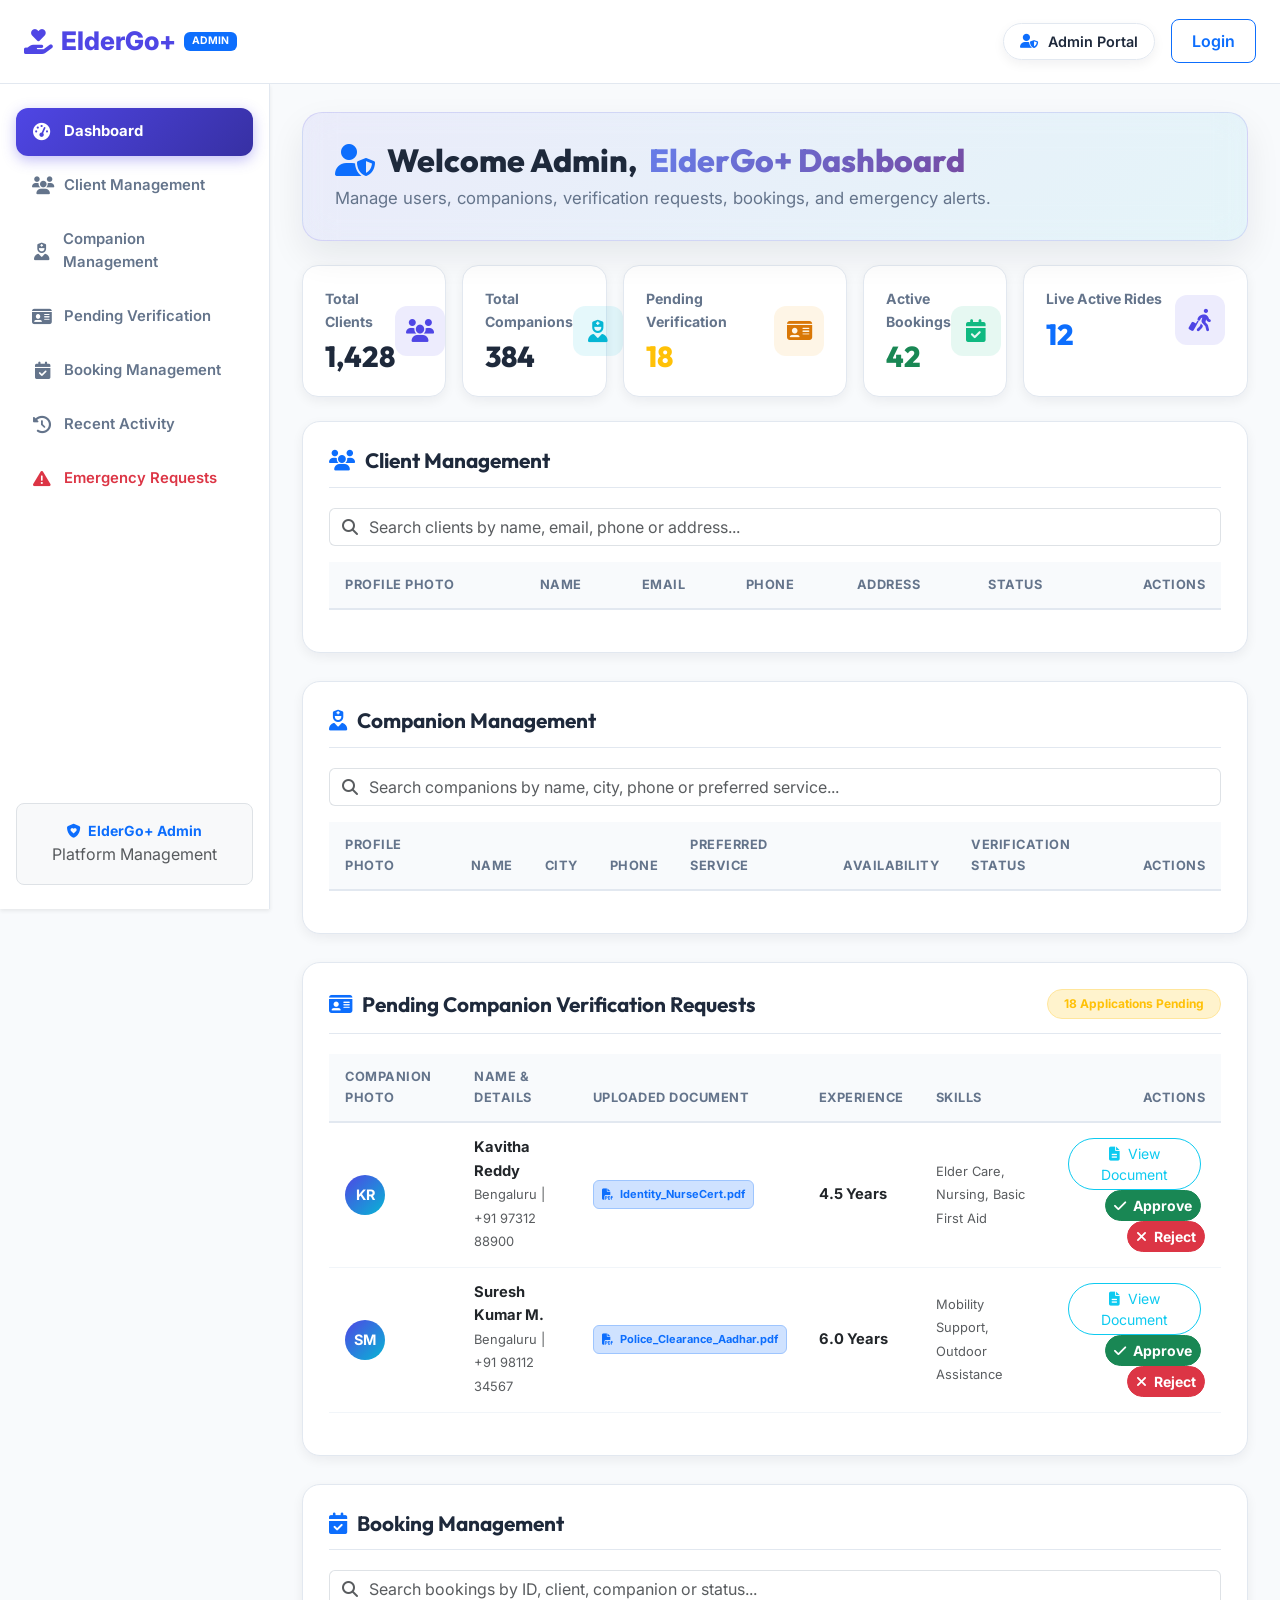
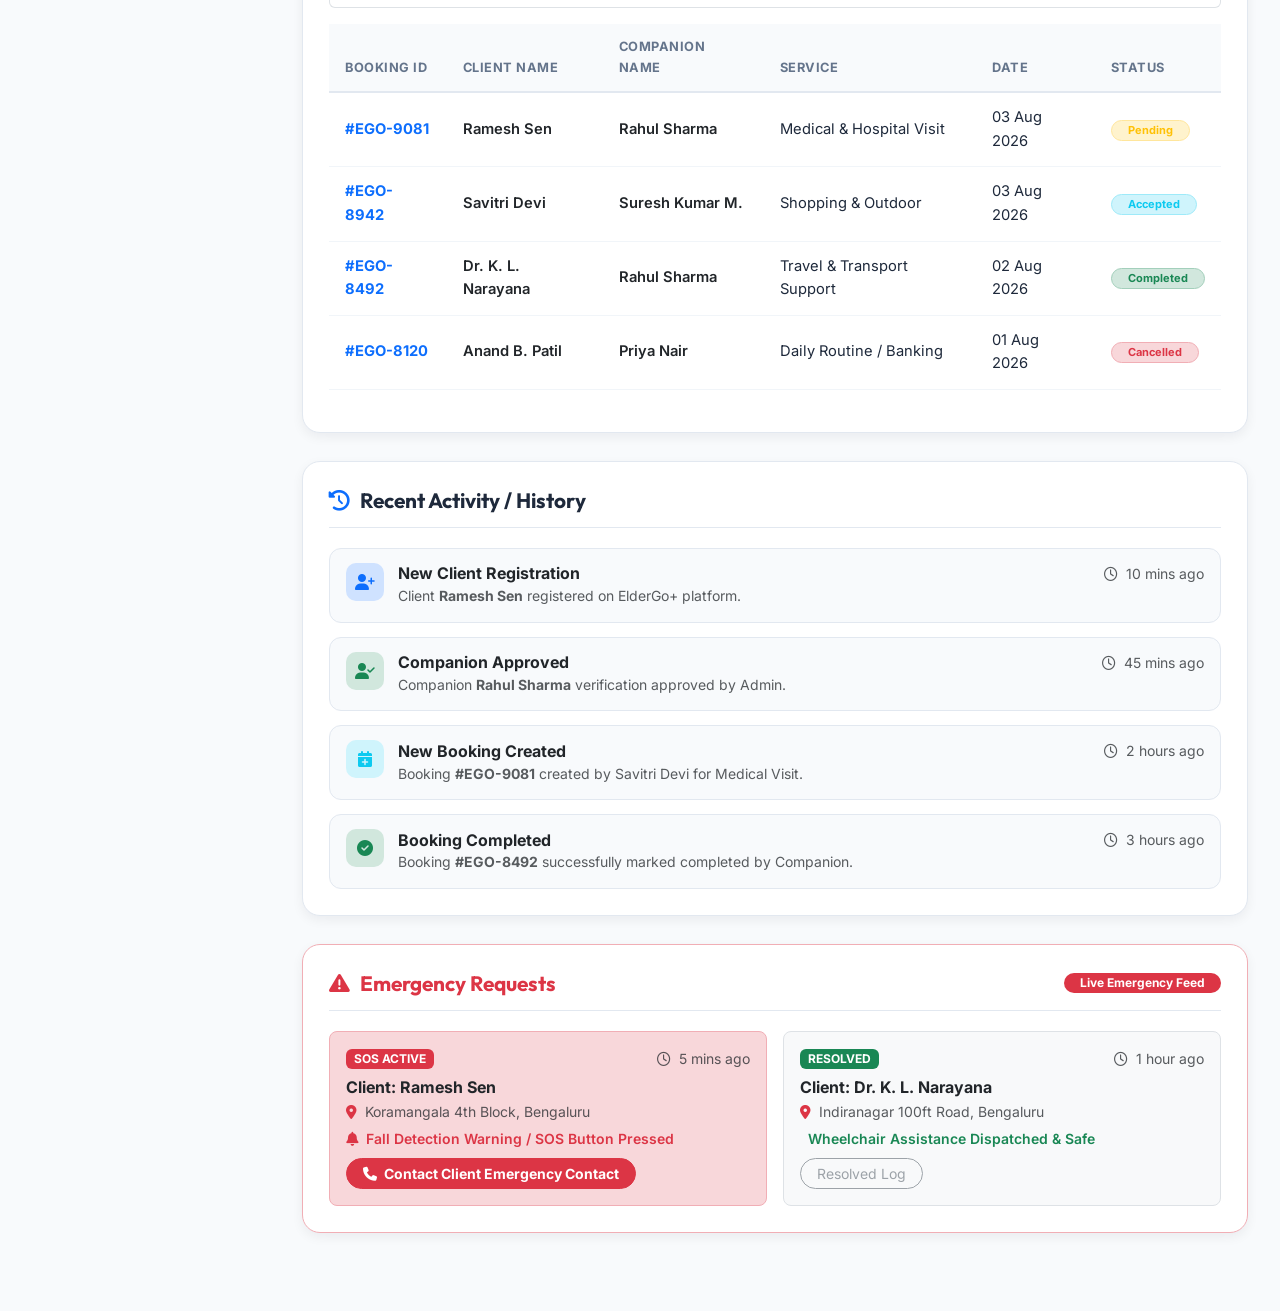
==== commit 9c773216: "Updated ElderGo frontend backend and database" ====
--- a/templates/admin_dasboard.html
+++ b/templates/admin_dasboard.html
@@ -21,7 +21,7 @@
         <div class="container-fluid px-4">
 
             <!-- ElderGo+ Logo -->
-            <a class="navbar-brand elder-logo d-flex align-items-center" href="index.html">
+            <a class="navbar-brand elder-logo d-flex align-items-center" href="/">
                 <i class="fa-solid fa-hand-holding-heart me-2"></i>
                 ElderGo+
                 <span class="badge bg-primary fs-6 fw-bold ms-2 px-2 py-1 align-middle" style="font-size: 0.65rem !important; border-radius: 6px;">ADMIN</span>
@@ -138,12 +138,12 @@
             <div class="row g-3 mb-4">
 
                 <!-- Card 1: Total Clients -->
-                <div class="col-12 col-sm-6 col-xl-3">
+                <div class="col-12 col-sm-6 col-xl-2">
                     <div class="admin-stat-card">
                         <div class="d-flex align-items-center justify-content-between">
                             <div>
                                 <div class="stat-label">Total Clients</div>
-                                <div class="stat-count">1,428</div>
+                                <div class="stat-count" id="statClientsCount">1,428</div>
                             </div>
                             <div class="stat-icon-wrapper stat-icon-primary">
                                 <i class="fa-solid fa-users"></i>
@@ -153,12 +153,12 @@
                 </div>
 
                 <!-- Card 2: Total Companions -->
-                <div class="col-12 col-sm-6 col-xl-3">
+                <div class="col-12 col-sm-6 col-xl-2">
                     <div class="admin-stat-card">
                         <div class="d-flex align-items-center justify-content-between">
                             <div>
                                 <div class="stat-label">Total Companions</div>
-                                <div class="stat-count">384</div>
+                                <div class="stat-count" id="statCompanionsCount">384</div>
                             </div>
                             <div class="stat-icon-wrapper stat-icon-info">
                                 <i class="fa-solid fa-user-nurse"></i>
@@ -173,7 +173,7 @@
                         <div class="d-flex align-items-center justify-content-between">
                             <div>
                                 <div class="stat-label">Pending Verification</div>
-                                <div class="stat-count text-warning">18</div>
+                                <div class="stat-count text-warning" id="statPendingCount">18</div>
                             </div>
                             <div class="stat-icon-wrapper stat-icon-warning">
                                 <i class="fa-solid fa-id-card"></i>
@@ -183,15 +183,30 @@
                 </div>
 
                 <!-- Card 4: Active Bookings -->
+                <div class="col-12 col-sm-6 col-xl-2">
+                    <div class="admin-stat-card">
+                        <div class="d-flex align-items-center justify-content-between">
+                            <div>
+                                <div class="stat-label">Active Bookings</div>
+                                <div class="stat-count text-success" id="statBookingsCount">42</div>
+                            </div>
+                            <div class="stat-icon-wrapper stat-icon-success">
+                                <i class="fa-solid fa-calendar-check"></i>
+                            </div>
+                        </div>
+                    </div>
+                </div>
+
+                <!-- Card 5: Active Rides -->
                 <div class="col-12 col-sm-6 col-xl-3">
                     <div class="admin-stat-card">
                         <div class="d-flex align-items-center justify-content-between">
                             <div>
-                                <div class="stat-label">Active Bookings</div>
-                                <div class="stat-count text-success">42</div>
-                            </div>
-                            <div class="stat-icon-wrapper stat-icon-success">
-                                <i class="fa-solid fa-calendar-check"></i>
+                                <div class="stat-label">Live Active Rides</div>
+                                <div class="stat-count text-primary" id="statActiveRidesCount">12</div>
+                            </div>
+                            <div class="stat-icon-wrapper stat-icon-primary">
+                                <i class="fa-solid fa-person-walking-luggage"></i>
                             </div>
                         </div>
                     </div>
@@ -215,12 +230,12 @@
                         <span class="input-group-text bg-white text-muted border-end-0">
                             <i class="fa-solid fa-magnifying-glass"></i>
                         </span>
-                        <input type="text" class="form-control border-start-0 ps-0" placeholder="Search clients by name, email, phone or address...">
+                        <input type="text" id="clientSearchInput" onkeyup="filterClientTable()" class="form-control border-start-0 ps-0" placeholder="Search clients by name, email, phone or address...">
                     </div>
                 </div>
 
                 <div class="table-responsive">
-                    <table class="table table-hover align-middle admin-table">
+                    <table class="table table-hover align-middle admin-table" id="clientsTable">
                         <thead>
                             <tr>
                                 <th>Profile Photo</th>
@@ -233,73 +248,7 @@
                             </tr>
                         </thead>
                         <tbody>
-                            <!-- Client 1 -->
-                            <tr>
-                                <td>
-                                    <div class="user-avatar-sm">RS</div>
-                                </td>
-                                <td class="fw-bold text-dark">Ramesh Sen</td>
-                                <td>ramesh.sen@gmail.com</td>
-                                <td>+91 98765 43210</td>
-                                <td>Koramangala 4th Block, Bengaluru</td>
-                                <td><span class="badge bg-success-subtle text-success border border-success-subtle rounded-pill">Active</span></td>
-                                <td class="text-end">
-                                    <button class="btn btn-outline-primary btn-sm rounded-pill px-3" data-bs-toggle="modal" data-bs-target="#clientModal">
-                                        <i class="fa-solid fa-eye me-1"></i> View Details
-                                    </button>
-                                </td>
-                            </tr>
-
-                            <!-- Client 2 -->
-                            <tr>
-                                <td>
-                                    <div class="user-avatar-sm bg-warning">SD</div>
-                                </td>
-                                <td class="fw-bold text-dark">Savitri Devi</td>
-                                <td>savitri.d@yahoo.com</td>
-                                <td>+91 94480 55432</td>
-                                <td>Jayanagar 7th Block, Bengaluru</td>
-                                <td><span class="badge bg-success-subtle text-success border border-success-subtle rounded-pill">Active</span></td>
-                                <td class="text-end">
-                                    <button class="btn btn-outline-primary btn-sm rounded-pill px-3" data-bs-toggle="modal" data-bs-target="#clientModal">
-                                        <i class="fa-solid fa-eye me-1"></i> View Details
-                                    </button>
-                                </td>
-                            </tr>
-
-                            <!-- Client 3 -->
-                            <tr>
-                                <td>
-                                    <div class="user-avatar-sm bg-info">LN</div>
-                                </td>
-                                <td class="fw-bold text-dark">Dr. K. L. Narayana</td>
-                                <td>dr.narayana@hotmail.com</td>
-                                <td>+91 98451 99887</td>
-                                <td>Indiranagar 100ft Road, Bengaluru</td>
-                                <td><span class="badge bg-success-subtle text-success border border-success-subtle rounded-pill">Active</span></td>
-                                <td class="text-end">
-                                    <button class="btn btn-outline-primary btn-sm rounded-pill px-3" data-bs-toggle="modal" data-bs-target="#clientModal">
-                                        <i class="fa-solid fa-eye me-1"></i> View Details
-                                    </button>
-                                </td>
-                            </tr>
-
-                            <!-- Client 4 -->
-                            <tr>
-                                <td>
-                                    <div class="user-avatar-sm bg-danger">AP</div>
-                                </td>
-                                <td class="fw-bold text-dark">Anand B. Patil</td>
-                                <td>anand.patil@outlook.com</td>
-                                <td>+91 91081 22334</td>
-                                <td>Malleshwaram 15th Cross, Bengaluru</td>
-                                <td><span class="badge bg-danger-subtle text-danger border border-danger-subtle rounded-pill">Inactive</span></td>
-                                <td class="text-end">
-                                    <button class="btn btn-outline-primary btn-sm rounded-pill px-3" data-bs-toggle="modal" data-bs-target="#clientModal">
-                                        <i class="fa-solid fa-eye me-1"></i> View Details
-                                    </button>
-                                </td>
-                            </tr>
+                            <!-- Populated dynamically from MySQL database -->
                         </tbody>
                     </table>
                 </div>
@@ -321,12 +270,12 @@
                         <span class="input-group-text bg-white text-muted border-end-0">
                             <i class="fa-solid fa-magnifying-glass"></i>
                         </span>
-                        <input type="text" class="form-control border-start-0 ps-0" placeholder="Search companions by name, city, phone or preferred service...">
+                        <input type="text" id="companionSearchInput" onkeyup="filterCompanionTable()" class="form-control border-start-0 ps-0" placeholder="Search companions by name, city, phone or preferred service...">
                     </div>
                 </div>
 
                 <div class="table-responsive">
-                    <table class="table table-hover align-middle admin-table">
+                    <table class="table table-hover align-middle admin-table" id="companionsTable">
                         <thead>
                             <tr>
                                 <th>Profile Photo</th>
@@ -340,77 +289,7 @@
                             </tr>
                         </thead>
                         <tbody>
-                            <!-- Companion 1 -->
-                            <tr>
-                                <td>
-                                    <div class="user-avatar-sm bg-success">RS</div>
-                                </td>
-                                <td class="fw-bold text-dark">Rahul Sharma</td>
-                                <td>Bengaluru</td>
-                                <td>+91 98450 12345</td>
-                                <td><span class="badge bg-light text-dark border">Medical & Hospital Visit</span></td>
-                                <td><span class="badge bg-success-subtle text-success border border-success-subtle rounded-pill"><i class="fa-solid fa-circle text-success me-1 small"></i> Available</span></td>
-                                <td><span class="badge bg-success text-white rounded-pill"><i class="fa-solid fa-check-circle me-1"></i> Verified</span></td>
-                                <td class="text-end">
-                                    <button class="btn btn-outline-primary btn-sm rounded-pill px-3" data-bs-toggle="modal" data-bs-target="#companionModal">
-                                        <i class="fa-solid fa-user-circle me-1"></i> View Profile
-                                    </button>
-                                </td>
-                            </tr>
-
-                            <!-- Companion 2 -->
-                            <tr>
-                                <td>
-                                    <div class="user-avatar-sm bg-primary">SK</div>
-                                </td>
-                                <td class="fw-bold text-dark">Suresh Kumar M.</td>
-                                <td>Bengaluru</td>
-                                <td>+91 98112 34567</td>
-                                <td><span class="badge bg-light text-dark border">Shopping & Outdoor</span></td>
-                                <td><span class="badge bg-success-subtle text-success border border-success-subtle rounded-pill"><i class="fa-solid fa-circle text-success me-1 small"></i> Available</span></td>
-                                <td><span class="badge bg-success text-white rounded-pill"><i class="fa-solid fa-check-circle me-1"></i> Verified</span></td>
-                                <td class="text-end">
-                                    <button class="btn btn-outline-primary btn-sm rounded-pill px-3" data-bs-toggle="modal" data-bs-target="#companionModal">
-                                        <i class="fa-solid fa-user-circle me-1"></i> View Profile
-                                    </button>
-                                </td>
-                            </tr>
-
-                            <!-- Companion 3 -->
-                            <tr>
-                                <td>
-                                    <div class="user-avatar-sm bg-secondary">PN</div>
-                                </td>
-                                <td class="fw-bold text-dark">Priya Nair</td>
-                                <td>Mysuru</td>
-                                <td>+91 97400 66778</td>
-                                <td><span class="badge bg-light text-dark border">Daily Routine / Banking</span></td>
-                                <td><span class="badge bg-secondary-subtle text-secondary border border-secondary-subtle rounded-pill"><i class="fa-solid fa-circle text-secondary me-1 small"></i> Off Duty</span></td>
-                                <td><span class="badge bg-success text-white rounded-pill"><i class="fa-solid fa-check-circle me-1"></i> Verified</span></td>
-                                <td class="text-end">
-                                    <button class="btn btn-outline-primary btn-sm rounded-pill px-3" data-bs-toggle="modal" data-bs-target="#companionModal">
-                                        <i class="fa-solid fa-user-circle me-1"></i> View Profile
-                                    </button>
-                                </td>
-                            </tr>
-
-                            <!-- Companion 4 -->
-                            <tr>
-                                <td>
-                                    <div class="user-avatar-sm bg-info">KR</div>
-                                </td>
-                                <td class="fw-bold text-dark">Kavitha Reddy</td>
-                                <td>Bengaluru</td>
-                                <td>+91 97312 88900</td>
-                                <td><span class="badge bg-light text-dark border">Medical & Hospital Visit</span></td>
-                                <td><span class="badge bg-warning-subtle text-warning border border-warning-subtle rounded-pill">Under Audit</span></td>
-                                <td><span class="badge bg-warning text-dark rounded-pill"><i class="fa-solid fa-hourglass-half me-1"></i> Pending</span></td>
-                                <td class="text-end">
-                                    <button class="btn btn-outline-primary btn-sm rounded-pill px-3" data-bs-toggle="modal" data-bs-target="#companionModal">
-                                        <i class="fa-solid fa-user-circle me-1"></i> View Profile
-                                    </button>
-                                </td>
-                            </tr>
+                            <!-- Populated dynamically from MySQL database -->
                         </tbody>
                     </table>
                 </div>
@@ -426,11 +305,11 @@
                             Pending Companion Verification Requests
                         </h3>
                     </div>
-                    <span class="badge bg-warning-subtle text-warning border border-warning-subtle rounded-pill px-3 py-2 fw-bold">18 Applications Pending</span>
+                    <span id="verifBadgeHeader" class="badge bg-warning-subtle text-warning border border-warning-subtle rounded-pill px-3 py-2 fw-bold">18 Applications Pending</span>
                 </div>
 
                 <div class="table-responsive">
-                    <table class="table table-hover align-middle admin-table">
+                    <table class="table table-hover align-middle admin-table" id="verificationTable">
                         <thead>
                             <tr>
                                 <th>Companion Photo</th>
@@ -462,10 +341,10 @@
                                     <button class="btn btn-outline-info btn-sm rounded-pill me-1" data-bs-toggle="modal" data-bs-target="#docModal">
                                         <i class="fa-solid fa-file-lines me-1"></i> View Document
                                     </button>
-                                    <button class="btn btn-success btn-sm rounded-pill me-1 fw-bold">
+                                    <button class="btn btn-success btn-sm rounded-pill me-1 fw-bold" onclick="approveCompanion(this, 'Kavitha Reddy')">
                                         <i class="fa-solid fa-check me-1"></i> Approve
                                     </button>
-                                    <button class="btn btn-danger btn-sm rounded-pill fw-bold">
+                                    <button class="btn btn-danger btn-sm rounded-pill fw-bold" onclick="rejectCompanion(this, 'Kavitha Reddy')">
                                         <i class="fa-solid fa-xmark me-1"></i> Reject
                                     </button>
                                 </td>
@@ -491,10 +370,10 @@
                                     <button class="btn btn-outline-info btn-sm rounded-pill me-1" data-bs-toggle="modal" data-bs-target="#docModal">
                                         <i class="fa-solid fa-file-lines me-1"></i> View Document
                                     </button>
-                                    <button class="btn btn-success btn-sm rounded-pill me-1 fw-bold">
+                                    <button class="btn btn-success btn-sm rounded-pill me-1 fw-bold" onclick="approveCompanion(this, 'Suresh Kumar M.')">
                                         <i class="fa-solid fa-check me-1"></i> Approve
                                     </button>
-                                    <button class="btn btn-danger btn-sm rounded-pill fw-bold">
+                                    <button class="btn btn-danger btn-sm rounded-pill fw-bold" onclick="rejectCompanion(this, 'Suresh Kumar M.')">
                                         <i class="fa-solid fa-xmark me-1"></i> Reject
                                     </button>
                                 </td>
@@ -514,8 +393,18 @@
                     </h3>
                 </div>
 
+                <!-- Search Bar for Bookings -->
+                <div class="mb-3">
+                    <div class="input-group">
+                        <span class="input-group-text bg-white text-muted border-end-0">
+                            <i class="fa-solid fa-magnifying-glass"></i>
+                        </span>
+                        <input type="text" id="bookingSearchInput" onkeyup="filterBookingTable()" class="form-control border-start-0 ps-0" placeholder="Search bookings by ID, client, companion or status...">
+                    </div>
+                </div>
+
                 <div class="table-responsive">
-                    <table class="table table-hover align-middle admin-table">
+                    <table class="table table-hover align-middle admin-table" id="bookingsTable">
                         <thead>
                             <tr>
                                 <th>Booking ID</th>
@@ -784,6 +673,196 @@
     </div>
 
 
+    <!-- JAVASCRIPT SEARCH & VERIFICATION LOGIC -->
+    <script>
+    let pendingVerifCount = 18;
+
+    function filterClientTable() {
+        const input = document.getElementById('clientSearchInput').value.toLowerCase();
+        const rows = document.querySelectorAll('#clientsTable tbody tr');
+        rows.forEach(row => {
+            const text = row.innerText.toLowerCase();
+            row.style.display = text.includes(input) ? '' : 'none';
+        });
+    }
+
+    function filterCompanionTable() {
+        const input = document.getElementById('companionSearchInput').value.toLowerCase();
+        const rows = document.querySelectorAll('#companionsTable tbody tr');
+        rows.forEach(row => {
+            const text = row.innerText.toLowerCase();
+            row.style.display = text.includes(input) ? '' : 'none';
+        });
+    }
+
+    function filterBookingTable() {
+        const input = document.getElementById('bookingSearchInput').value.toLowerCase();
+        const rows = document.querySelectorAll('#bookingsTable tbody tr');
+        rows.forEach(row => {
+            const text = row.innerText.toLowerCase();
+            row.style.display = text.includes(input) ? '' : 'none';
+        });
+    }
+
+    function approveCompanion(btnElement, name) {
+        const row = btnElement.closest('tr');
+        row.style.transition = 'all 0.4s ease';
+        row.style.background = '#dcfce7';
+
+        setTimeout(() => {
+            btnElement.parentElement.innerHTML = `
+                <span class="badge bg-success text-white rounded-pill p-2">
+                    <i class="fa-solid fa-circle-check me-1"></i> Verified & Approved
+                </span>
+            `;
+            updatePendingCounter();
+        }, 300);
+    }
+
+    function rejectCompanion(btnElement, name) {
+        if (confirm("Are you sure you want to reject verification for " + name + "?")) {
+            const row = btnElement.closest('tr');
+            row.style.transition = 'all 0.4s ease';
+            row.style.opacity = '0';
+            setTimeout(() => {
+                row.remove();
+                updatePendingCounter();
+            }, 400);
+        }
+    }
+
+    function loadAdminStats() {
+        fetch('/api/admin/stats')
+            .then(res => res.json())
+            .then(data => {
+                if (data.success && data.stats) {
+                    const elClients = document.getElementById('statClientsCount');
+                    const elCompanions = document.getElementById('statCompanionsCount');
+                    const elPending = document.getElementById('statPendingCount');
+                    const elBookings = document.getElementById('statBookingsCount');
+                    const elRides = document.getElementById('statActiveRidesCount');
+                    if (elClients) elClients.innerText = data.stats.clients;
+                    if (elCompanions) elCompanions.innerText = data.stats.companions;
+                    if (elPending) elPending.innerText = data.stats.pendingVerifications;
+                    if (elBookings) elBookings.innerText = data.stats.activeBookings;
+                    if (elRides) elRides.innerText = data.stats.activeRides;
+                }
+            })
+            .catch(err => console.error("Error loading admin stats:", err));
+    }
+
+    function loadAdminClients() {
+        fetch('/api/admin/clients')
+            .then(res => res.json())
+            .then(data => {
+                if (data.success && data.clients) {
+                    const tbody = document.querySelector('#clientsTable tbody');
+                    if (!tbody) return;
+                    tbody.innerHTML = '';
+
+                    if (data.clients.length === 0) {
+                        tbody.innerHTML = `
+                            <tr>
+                                <td colspan="7" class="text-center text-muted p-4">
+                                    <i class="fa-solid fa-users-slash fs-3 mb-2 d-block text-secondary"></i>
+                                    No registered clients in database yet.
+                                </td>
+                            </tr>
+                        `;
+                        return;
+                    }
+
+                    data.clients.forEach(c => {
+                        const nameParts = (c.full_name || c.username || 'Client').split(' ');
+                        const initials = nameParts.length > 1 ? (nameParts[0][0] + nameParts[1][0]).toUpperCase() : nameParts[0].substring(0, 2).toUpperCase();
+                        const tr = document.createElement('tr');
+                        tr.innerHTML = `
+                            <td>
+                                <div class="user-avatar-sm bg-primary text-white fw-bold d-flex align-items-center justify-content-center" style="width:36px; height:36px; border-radius:50%;">${initials}</div>
+                            </td>
+                            <td class="fw-bold text-dark">
+                                ${c.full_name || c.username}
+                                ${c.age ? `<br><small class="text-muted">${c.gender || ''} (Age ${c.age})</small>` : ''}
+                            </td>
+                            <td>${c.email}</td>
+                            <td>${c.phone || 'N/A'}</td>
+                            <td>${c.address || 'Bengaluru'}</td>
+                            <td><span class="badge bg-success-subtle text-success border border-success-subtle rounded-pill">Active</span></td>
+                            <td class="text-end">
+                                <button class="btn btn-outline-primary btn-sm rounded-pill px-3" onclick="alert('Client: ${c.full_name}\\nEmail: ${c.email}\\nPhone: ${c.phone || 'N/A'}\\nAge: ${c.age || 'N/A'}\\nGender: ${c.gender || 'N/A'}\\nEmergency Contact: ${c.emergency_contact || 'N/A'}')">
+                                    <i class="fa-solid fa-eye me-1"></i> View Details
+                                </button>
+                            </td>
+                        `;
+                        tbody.appendChild(tr);
+                    });
+                }
+            })
+            .catch(err => console.error("Error loading admin clients:", err));
+    }
+
+    function loadAdminCompanions() {
+        fetch('/api/admin/companions')
+            .then(res => res.json())
+            .then(data => {
+                if (data.success && data.companions) {
+                    const tbody = document.querySelector('#companionsTable tbody');
+                    if (!tbody) return;
+                    tbody.innerHTML = '';
+
+                    if (data.companions.length === 0) {
+                        tbody.innerHTML = `
+                            <tr>
+                                <td colspan="8" class="text-center text-muted p-4">
+                                    <i class="fa-solid fa-user-slash fs-3 mb-2 d-block text-secondary"></i>
+                                    No registered companions in database yet.
+                                </td>
+                            </tr>
+                        `;
+                        return;
+                    }
+
+                    data.companions.forEach(c => {
+                        const nameParts = (c.full_name || c.username || 'Companion').split(' ');
+                        const initials = nameParts.length > 1 ? (nameParts[0][0] + nameParts[1][0]).toUpperCase() : nameParts[0].substring(0, 2).toUpperCase();
+                        const statusBadge = c.verification_status === 'verified' ?
+                            '<span class="badge bg-success-subtle text-success border border-success-subtle rounded-pill">Verified</span>' :
+                            '<span class="badge bg-warning-subtle text-warning border border-warning-subtle rounded-pill">Pending Verification</span>';
+
+                        const tr = document.createElement('tr');
+                        tr.innerHTML = `
+                            <td>
+                                <div class="user-avatar-sm bg-success text-white fw-bold d-flex align-items-center justify-content-center" style="width:36px; height:36px; border-radius:50%;">${initials}</div>
+                            </td>
+                            <td class="fw-bold text-dark">
+                                ${c.full_name || c.username}
+                                ${c.age ? `<br><small class="text-muted">${c.gender || ''} (Age ${c.age})</small>` : ''}
+                            </td>
+                            <td>${c.city || 'Bengaluru'}</td>
+                            <td>${c.phone || 'N/A'}</td>
+                            <td>${c.preferred_service || 'Medical & Hospital Visit'}</td>
+                            <td><span class="badge bg-success text-white rounded-pill"><i class="fa-solid fa-circle me-1 small"></i> Online</span></td>
+                            <td>${statusBadge}</td>
+                            <td class="text-end">
+                                <button class="btn btn-outline-primary btn-sm rounded-pill px-3" onclick="alert('Companion: ${c.full_name}\\nEmail: ${c.email}\\nCity: ${c.city || 'Bengaluru'}\\nHourly Rate: ₹${c.hourly_rate || 250}/hr')">
+                                    <i class="fa-solid fa-eye me-1"></i> View Profile
+                                </button>
+                            </td>
+                        `;
+                        tbody.appendChild(tr);
+                    });
+                }
+            })
+            .catch(err => console.error("Error loading admin companions:", err));
+    }
+
+    window.addEventListener('DOMContentLoaded', () => {
+        loadAdminStats();
+        loadAdminClients();
+        loadAdminCompanions();
+    });
+    </script>
+
     <!-- Bootstrap 5 JavaScript Bundle -->
     <script src="https://cdn.jsdelivr.net/npm/bootstrap@5.3.3/dist/js/bootstrap.bundle.min.js"></script>
 
--- a/static/css/style.css
+++ b/static/css/style.css
@@ -2037,3 +2037,172 @@
         padding: 18px 14px 40px;
     }
 }
+
+/* =========================================================
+   DASHBOARD ENHANCEMENT EXTENSIONS (CLIENT, COMPANION, ADMIN)
+   ========================================================= */
+
+/* Countdown & Timeout Timers */
+.timer-badge {
+    display: inline-flex;
+    align-items: center;
+    gap: 8px;
+    padding: 6px 14px;
+    border-radius: 50px;
+    font-weight: 700;
+    font-size: 0.88rem;
+}
+
+.timer-badge.cancellation {
+    background: rgba(239, 68, 68, 0.12);
+    color: #dc2626;
+    border: 1px solid rgba(239, 68, 68, 0.3);
+}
+
+.timer-badge.timeout {
+    background: rgba(245, 158, 11, 0.12);
+    color: #d97706;
+    border: 1px solid rgba(245, 158, 11, 0.3);
+}
+
+/* Radar Pulse Animation for Finding Companion */
+.finding-companion-radar {
+    position: relative;
+    width: 100px;
+    height: 100px;
+    margin: 20px auto;
+    display: flex;
+    align-items: center;
+    justify-content: center;
+}
+
+.radar-circle {
+    position: absolute;
+    width: 100%;
+    height: 100%;
+    border-radius: 50%;
+    background: rgba(79, 70, 229, 0.15);
+    animation: radarPulse 2s infinite ease-out;
+}
+
+.radar-circle:nth-child(2) {
+    animation-delay: 0.6s;
+}
+
+.radar-center-icon {
+    width: 52px;
+    height: 52px;
+    border-radius: 50%;
+    background: linear-gradient(135deg, var(--color-primary), var(--color-secondary));
+    color: #ffffff;
+    display: flex;
+    align-items: center;
+    justify-content: center;
+    font-size: 1.4rem;
+    box-shadow: 0 0 20px rgba(79, 70, 229, 0.4);
+    z-index: 2;
+}
+
+@keyframes radarPulse {
+    0% {
+        transform: scale(0.4);
+        opacity: 0.9;
+    }
+    100% {
+        transform: scale(1.6);
+        opacity: 0;
+    }
+}
+
+/* OTP Display & Verification Card */
+.otp-display-box {
+    background: linear-gradient(135deg, #eef2ff, #e0e7ff);
+    border: 2px dashed var(--color-primary);
+    border-radius: 16px;
+    padding: 16px 20px;
+    text-align: center;
+    margin: 15px 0;
+}
+
+.otp-number {
+    font-family: 'Outfit', sans-serif;
+    font-size: 2.2rem;
+    font-weight: 800;
+    letter-spacing: 12px;
+    color: var(--color-primary-dark);
+    margin-right: -12px;
+}
+
+.otp-input-box {
+    font-family: 'Outfit', sans-serif;
+    font-size: 1.8rem;
+    font-weight: 800;
+    letter-spacing: 10px;
+    text-align: center;
+    max-width: 220px;
+    margin: 0 auto;
+    border: 2px solid var(--border-color);
+    border-radius: 12px;
+    padding: 8px 12px;
+    background: #ffffff;
+    color: var(--color-primary-dark);
+    transition: var(--transition);
+}
+
+.otp-input-box:focus {
+    border-color: var(--color-primary);
+    box-shadow: 0 0 0 4px rgba(79, 70, 229, 0.15);
+    outline: none;
+}
+
+/* Live Map Containers */
+.dashboard-map-container {
+    width: 100%;
+    height: 280px;
+    border-radius: 16px;
+    overflow: hidden;
+    border: 1px solid var(--border-color);
+    box-shadow: var(--shadow-sm);
+    z-index: 1;
+}
+
+/* Fare Breakdown Styling */
+.fare-breakdown-card {
+    background: #f8fafc;
+    border-radius: 14px;
+    border: 1px solid #e2e8f0;
+    padding: 16px;
+}
+
+.fare-row {
+    display: flex;
+    justify-content: space-between;
+    align-items: center;
+    padding: 6px 0;
+    font-size: 0.92rem;
+    color: var(--text-secondary);
+}
+
+.fare-row.total {
+    border-top: 2px dashed #cbd5e1;
+    margin-top: 8px;
+    padding-top: 10px;
+    font-weight: 800;
+    font-size: 1.15rem;
+    color: var(--text-primary);
+}
+
+/* Hourly Price Badge */
+.hourly-price-badge {
+    background: rgba(6, 182, 212, 0.1);
+    color: #0891b2;
+    border: 1px solid rgba(6, 182, 212, 0.25);
+    padding: 4px 10px;
+    border-radius: 20px;
+    font-weight: 700;
+    font-size: 0.85rem;
+    display: inline-flex;
+    align-items: center;
+    gap: 4px;
+}
+
